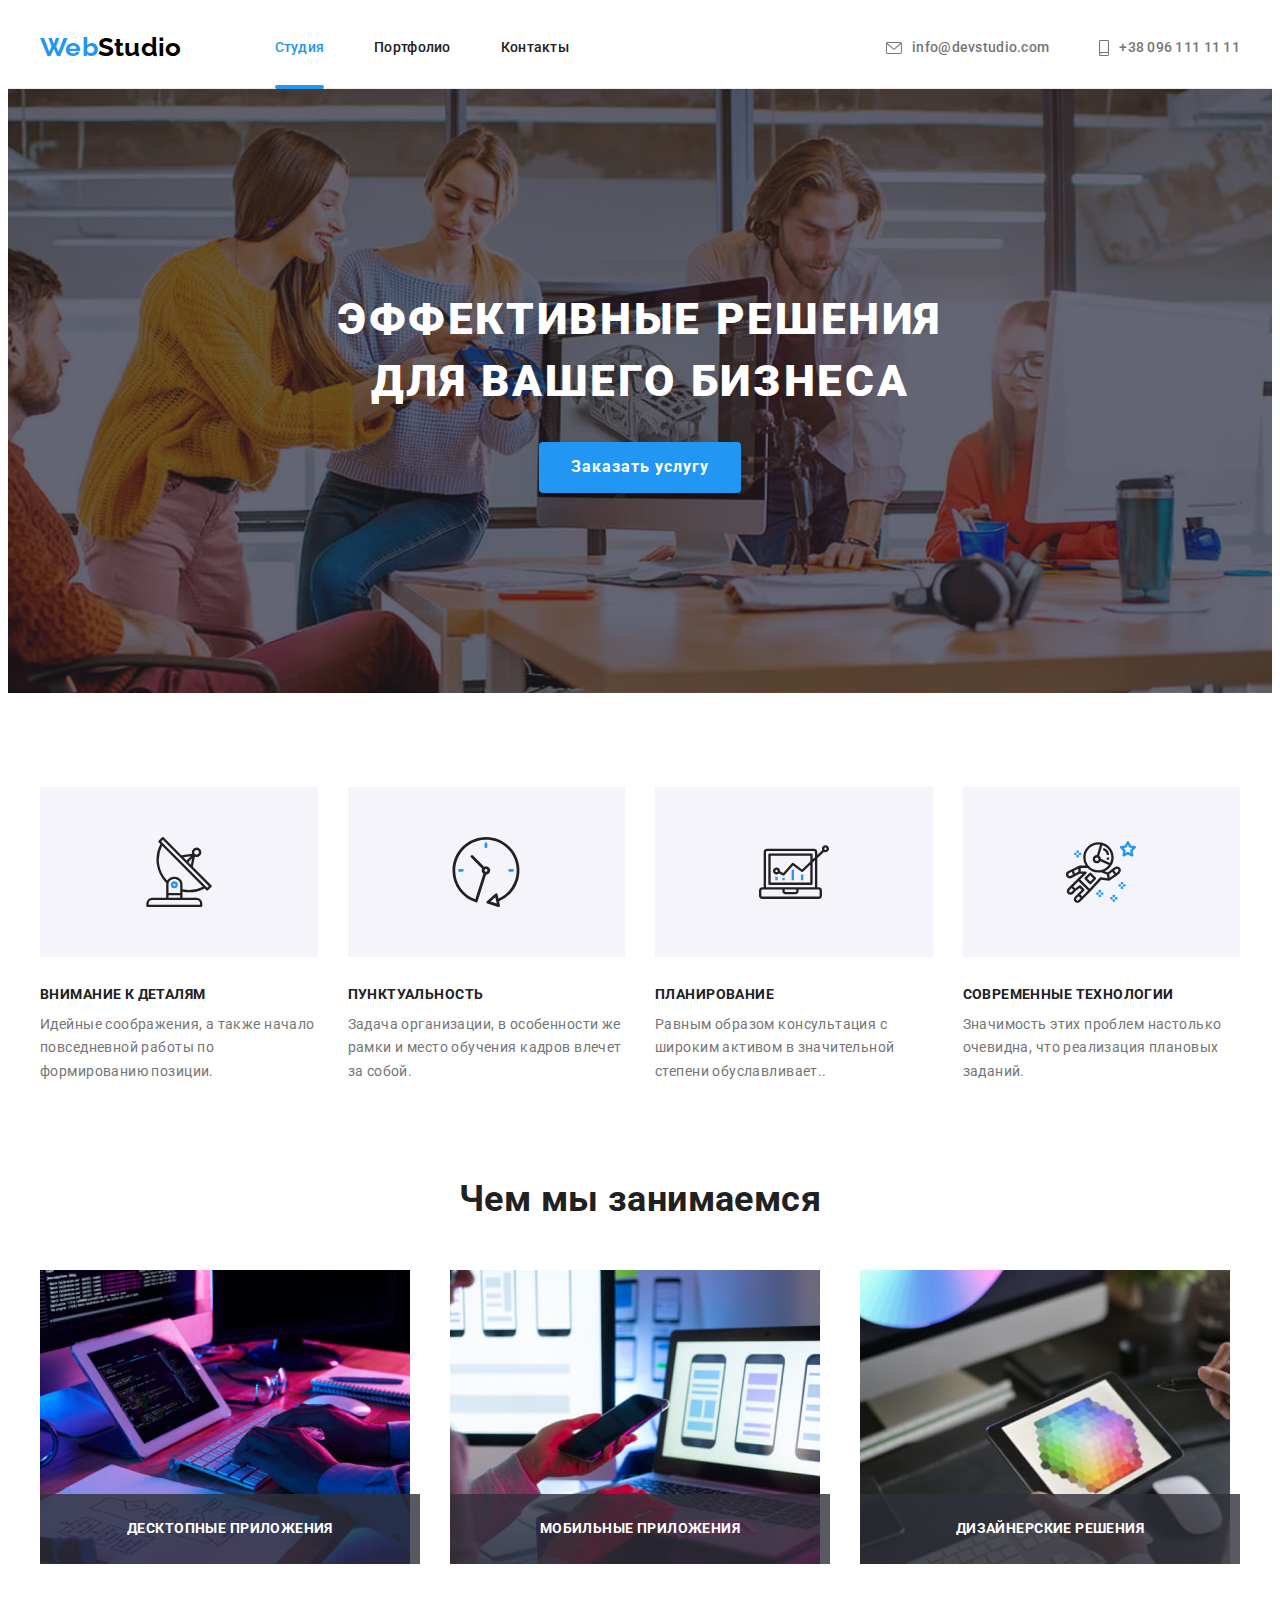
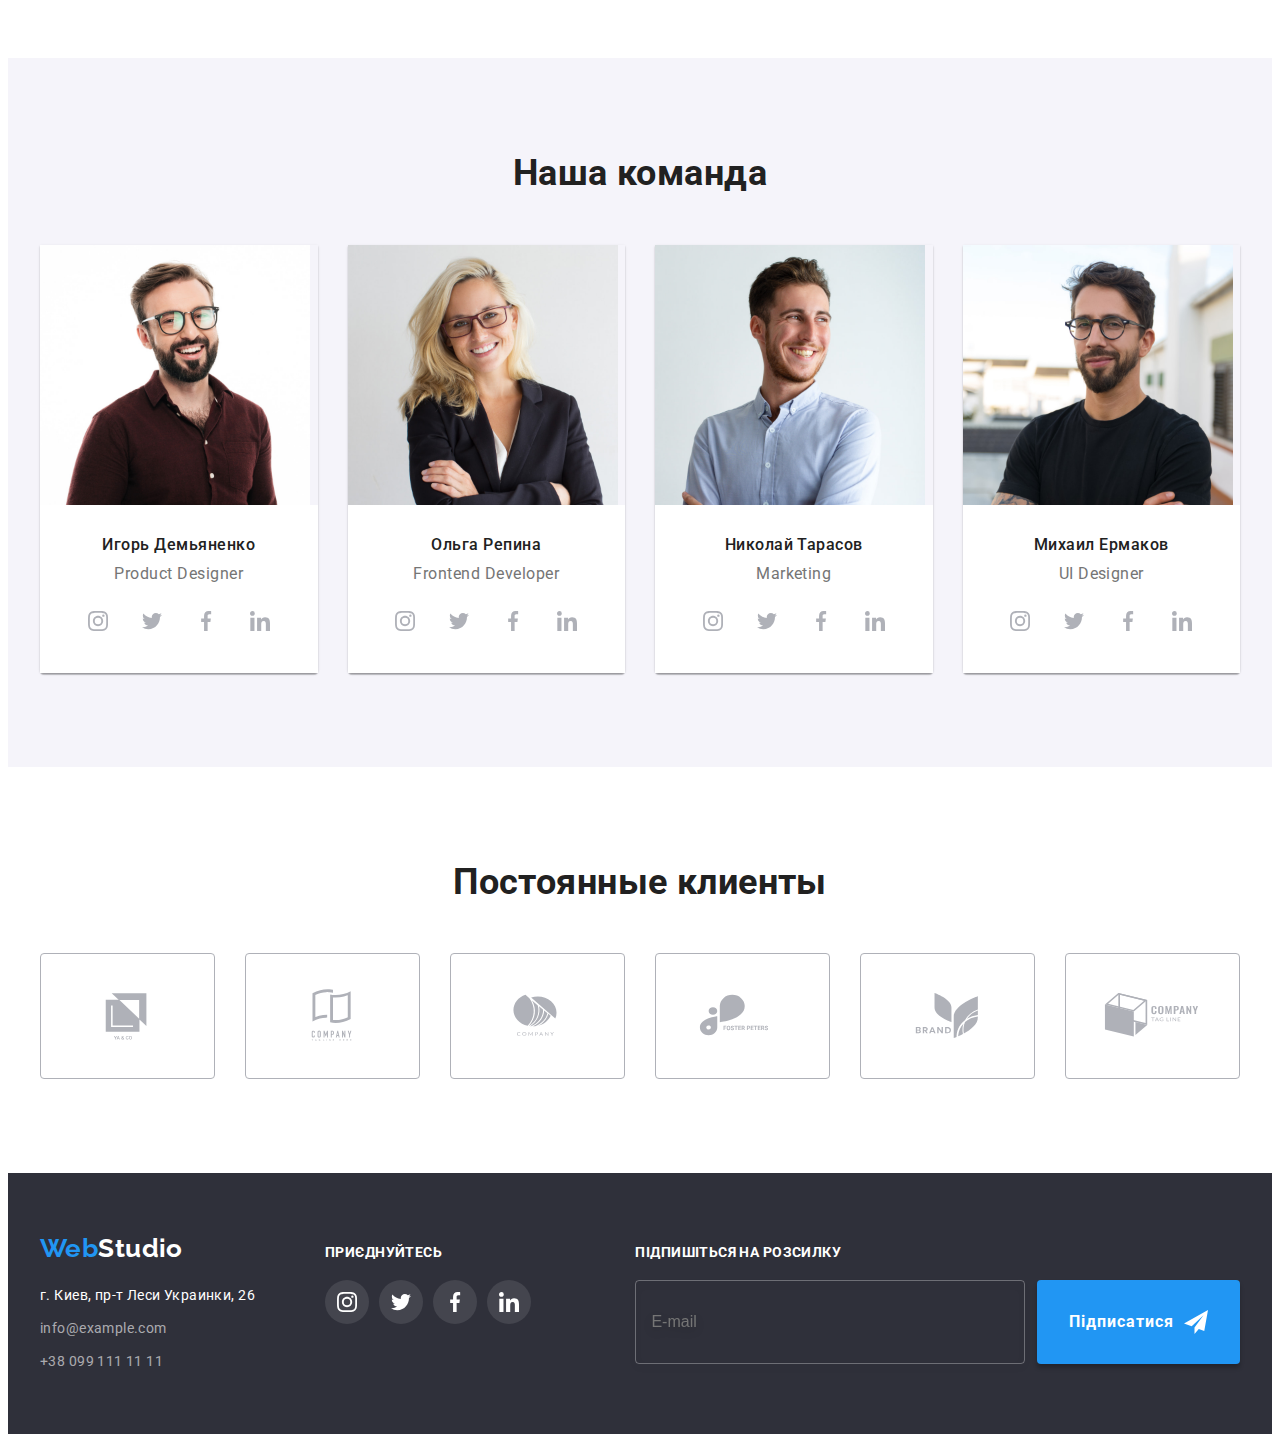
==== index.html @ c39fc813 "commit" ====
<!DOCTYPE html>
<html lang="ru">
<head>
    <meta charset="UTF-8">
    <meta http-equiv="X-UA-Compatible" content="IE=edge">
    <meta name="viewport" content="width=device-width, initial-scale=1.0">
<link href="https://fonts.googleapis.com/css2?family=Raleway:wght@700&family=Roboto:wght@400;500;700;900&display=swap" rel="stylesheet"/>
<link rel="stylesheet" href="https://cdnjs.cloudflare.com/ajax/libs/modern-normalize/1.1.0/modern-normalize.min.css" integrity="sha512-wpPYUAdjBVSE4KJnH1VR1HeZfpl1ub8YT/NKx4PuQ5NmX2tKuGu6U/JRp5y+Y8XG2tV+wKQpNHVUX03MfMFn9Q==" crossorigin="anonymous" referrerpolicy="no-referrer" />
    <link rel="stylesheet" href="css/styles.css"/>
    <title>Веб-студия</title>
</head>
<body data-page>
    <!--шапка сайта-->
    <header class="header">
        <div class="header-container container">
        <nav class="nav">
            <a href="index.html" class="logo">Web<span class="dark-logo">Studio</span></a>
    
            <ul class="nav__list list">
              <li class="nav__item">
                <a href="index.html" class="nav__link active-page link">Студия</a>
              </li>
              <li class="nav__item">
                <a href="portfolio.html" class="nav__link link">Портфолио</a>
              </li>
              <li class="nav__item">
                <a href="" class="nav__link link">Контакты</a>
              </li>
            </ul>
        </nav>
        <!--контакты-->
          <ul class="contact-list list">
                <li>
                  <a href="mailto:info@devstudio.com" class="contact-link link">
                    <svg class="mail-icon icon" width="16px" height="12px">
                        <use href="./images/icons.svg#envelope"></use>
                    </svg>
                    info@devstudio.com</a>
                </li>
                <li>
                  <a href="tel:+380961111111" class="contact-link link">
                    <svg class="tel-icon icon" width="10px" height="16px">
                        <use href="./images/icons.svg#smartphone"></use>
                    </svg>
                    +38 096 111 11 11</a>
                </li>
              </ul>
    </div>
    </header>
    
    <main>
        <!--герой-->
 <section class="hero">
    <div class="container">
    <h1 class="hero-title">
        Эффективные решения для вашего бизнеса</h1>

    <button type="button" class="hero-button" data-modal-open>Заказать услугу</button>



</div >
    </section>


 <!--особенности-->
 <section class="about section">
<div class="container">
    
<h2 class="visually-hidden">Наши особенности</h2>


<ul class="about-list card-set list">
<li class="card-item">
<div class="about-card-icon">
                <svg class="about-icon" width="70px" height="70px">
                  <use href="./images/icons.svg#antenna"></use>
                </svg>
              </div>

    <h3 class="about-title">Внимание к деталям</h3>
    <p class="about text">Идейные соображения, а также начало повседневной работы по формированию позиции.</p>
</li>
<li class="card-item">
<div class="about-card-icon">
                <svg class="about-icon" width="70px" height="70px">
                  <use href="./images/icons.svg#clock"></use>
                </svg>
              </div>

    <h3 class="about-title">Пунктуальность</h3>
    <p class="about text">Задача организации, в особенности же рамки и место обучения кадров влечет за собой.</p>
</li>
<li class="card-item">
<div class="about-card-icon">
                <svg class="about-icon" width="70px" height="70px">
                  <use href="./images/icons.svg#diagram"></use>
                </svg>
              </div>

    <h3 class="about-title">Планирование</h3>
    <p class="about text">Равным образом консультация с широким активом в значительной степени обуславливает..</p>
</li>
<li class="card-item">
<div class="about-card-icon">
                <svg class="about-icon" width="70px" height="70px">
                  <use href="./images/icons.svg#astronaut"></use>
                </svg>
              </div>

    <h3 class="about-title">Современные технологии</h3>
    <p class="about text">Значимость этих проблем настолько очевидна, что реализация плановых заданий.</p>
</li>
</ul>
</div>
</section>

<!-- Чем занимаемся-->
<section class="we-do section">
    <div class="container">
<h2 class="section-title">Чем мы занимаемся</h2>

<ul class="we-do-list card-set list">
    <li class="card-item we-do-item">
      <div class="we-do-text">
        <p class="we-do-title">Десктопные приложения</p>
      </div>
        <img src="./images/images1.jpg"
        width="370" 
        height="294" 
        alt="набираем код с макета"/>
    </li>
    <li class="card-item we-do-item">
      <div class="we-do-text">
        <p class="we-do-title">мобильные приложения</p>
      </div>
        <img src="./images/images2.jpg"
        width="370"
        height="294"
         alt="создаем страницу"/>
    </li>
<li class="card-item we-do-item">
  <div class="we-do-text">
    <p class="we-do-title">дизайнерские решения</p>
  </div>
        <img src="./images/images3.jpg" 
        width="370"
        height="294"
         alt="создаем дизайн"/>
    </li>
</ul>
</div>
</section>
 
<!--Наша команда-->

<section class="team section">
    <div class="container">
<h2 class="section-title">Наша команда</h2>
<ul class="team-list card-set list">
    <li class="team-item card-item">
        <img src="./images/Designer.jpg" 
        alt="Дизайнер продукта" 
        width="270"
        height="260">

        <div class="team-content">
        <h3 class="team-title">Игорь Демьяненко</h3>
        <p class="team-specialist">Product Designer</p>
        
    
            <ul class="list social-list">
              <li class="social-item">
                <a href="javascript:;" target="_blank" class="link social-link-icon">
                  <svg class="social-icon" width="20px" height="20px">
                    <use href="./images/icons.svg#instagram"></use>
                  </svg>
                </a>
              </li>

              <li class="social-item">
                <a href="javascript:;" target="_blank" class="link social-link-icon">
                  <svg class="social-icon" width="20px" height="20px">
                    <use href="./images/icons.svg#twitter"></use>
                  </svg>
                </a>
              </li>

              <li class="social-item">
                <a href="javascript:;" target="_blank" class="link social-link-icon">
                  <svg class="social-icon" width="20px" height="20px">
                    <use href="./images/icons.svg#facebook"></use>
                  </svg>
                </a>
              </li>

              <li class="social-item">
                <a href="javascript:;" target="_blank" class="link social-link-icon">
                  <svg class="social-icon" width="20px" height="20px">
                    <use href="./images/icons.svg#linkedin"></use>
                  </svg>
                </a>
              </li>
            </ul>
          </div>
        </li>
    
    
<li class="team-item card-item">
        <img src="./images/Developer.jpg" 
        alt="Фронтенд-разработчик" 
        width="270"
        height="260">
        <div class="team-content">
        <h3 class="team-title">Ольга Репина</h3>
        <p class="team-specialist">Frontend Developer</p>
        

        
            <ul class="list social-list">
              <li class="social-item">
                <a href="javascript:;" target="_blank" class="link social-link-icon">
                  <svg class="social-icon" width="20px" height="20px">
                    <use href="./images/icons.svg#instagram"></use>
                  </svg>
                </a>
              </li>

              <li class="social-item">
                <a href="javascript:;" target="_blank" class="link social-link-icon">
                  <svg class="social-icon" width="20px" height="20px">
                    <use href="./images/icons.svg#twitter"></use>
                  </svg>
                </a>
              </li>

              <li class="social-item">
                <a href="javascript:;" target="_blank" class="link social-link-icon">
                  <svg class="social-icon" width="20px" height="20px">
                    <use href="./images/icons.svg#facebook"></use>
                  </svg>
                </a>
              </li>

              <li class="social-item">
                <a href="javascript:;" target="_blank" class="link social-link-icon">
                  <svg class="social-icon" width="20px" height="20px">
                    <use href="./images/icons.svg#linkedin"></use>
                  </svg>
                </a>
              </li>
            </ul>
          </div>
    </li>
<li class="team-item card-item">
    <img src="./images/Marketing.jpg"
    alt="Маркетинг" width="270"
    height="260">
<div class="team-content">
    <h3 class="team-title">Николай Тарасов</h3>
    <p class="team-specialist">Marketing</p>



    <ul class="list social-list">
      <li class="social-item">
        <a href="javascript:;" target="_blank" class="link social-link-icon">
          <svg class="social-icon" width="20px" height="20px">
            <use href="./images/icons.svg#instagram"></use>
          </svg>
        </a>
      </li>

      <li class="social-item">
        <a href="javascript:;" target="_blank" class="link social-link-icon">
          <svg class="social-icon" width="20px" height="20px">
            <use href="./images/icons.svg#twitter"></use>
          </svg>
        </a>
      </li>

      <li class="social-item">
        <a href="javascript:;" target="_blank" class="link social-link-icon">
          <svg class="social-icon" width="20px" height="20px">
            <use href="./images/icons.svg#facebook"></use>
          </svg>
        </a>
      </li>

      <li class="social-item">
        <a href="javascript:;" target="_blank" class="link social-link-icon">
          <svg class="social-icon" width="20px" height="20px">
            <use href="./images/icons.svg#linkedin"></use>
          </svg>
        </a>
      </li>
    </ul>
  </div>
</li>
    <li class="team-item card-item">
        <img src="./images/UIDesigner.jpg"
        alt="Дизайнер пользовательского интерфейса"
         width="270"
        height="260">
<div class="team-content">
        <h3 class="team-title">Михаил Ермаков</h3>
        <p class="team-specialist">UI Designer</p>



    <ul class="list social-list">
      <li class="social-item">
        <a href="javascript:;" target="_blank" class="link social-link-icon">
          <svg class="social-icon" width="20px" height="20px">
            <use href="./images/icons.svg#instagram"></use>
          </svg>
        </a>
      </li>

      <li class="social-item">
        <a href="javascript:;" target="_blank" class="link social-link-icon">
          <svg class="social-icon" width="20px" height="20px">
            <use href="./images/icons.svg#twitter"></use>
          </svg>
        </a>
      </li>

      <li class="social-item">
        <a href="javascript:;" target="_blank" class="link social-link-icon">
          <svg class="social-icon" width="20px" height="20px">
            <use href="./images/icons.svg#facebook"></use>
          </svg>
        </a>
      </li>

      <li class="social-item">
        <a href="javascript:;" target="_blank" class="link social-link-icon">
          <svg class="social-icon" width="20px" height="20px">
            <use href="./images/icons.svg#linkedin"></use>
          </svg>
        </a>
      </li>
    </ul>
  </div>
    </li>
</ul>
</div>
</section>

<!--Постоянные клиенты-->
<section class="section clients-section">
    <div class="container clients-container">
        <h2 class="section-title">Постоянные клиенты</h2>

<ul class="list card-set clients-list">
    <li class="clients-item card-item">
        <a href="" class="link clients-link">
        <svg class="clients-icon" width="106" height="60">
            <use href="./images/icons.svg#logo"></use>
        </svg>
    </a>
</li>
<li class="clients-item card-item">
    <a href="" class="link clients-link">
    <svg class="clients-icon" width="106" height="60">
        <use href="./images/icons.svg#logo-1"></use>
    </svg>
</a>
</li>
<li class="clients-item card-item">
    <a href="" class="link clients-link">
    <svg class="clients-icon" width="106" height="60">
        <use href="./images/icons.svg#logo-2"></use>
    </svg>
</a>
</li>
<li class="clients-item card-item">
    <a href="" class="link clients-link">
    <svg class="clients-icon" width="106px" height="60">
        <use href="./images/icons.svg#logo-3"></use>
    </svg>
</a>
</li>
<li class="clients-item card-item">
    <a href="" class="link clients-link">
    <svg class="clients-icon" width="106" height="60">
        <use href="./images/icons.svg#logo-4"></use>
    </svg>
</a>
</li>
<li class="clients-item card-item">
    <a href="" class="link clients-link">
    <svg class="clients-icon" width="106" height="60">
        <use href="./images/icons.svg#logo-5"></use>
    </svg>
</a>
</li>
</ul>
</div>
</section>
</main>


    <!--подвал-->
     <footer class="footer">
<div class="container">
    <div class="footer-container">
        <div class="footer-address">
        <a href="index.html" class="logo">Web<span class="white">Studio</span></a>
        <address class="address">
            <ul class="list address-list">
                <li>
                    <a
                    href="https://goo.gl/maps/N5DiG7p4qbo636EXA"
                    target="_blank"
                    rel="noreferrer noopener"
                    class="link street">г. Киев, пр-т Леси Украинки, 26
                  </a>
                </li>
                <li><a href="mailto:info@example.com" class="link address-link">info@example.com</a>
                <li>
                    <a href="tel:+380991111111" class="link address-link">+38 099 111 11 11</a>
                </li>
            </ul>
        </address>
    </div>

    <div class="footer-social">
        <h3 class="subscribe-title">приєднуйтесь</h3>

        <ul class="list social-list">
          <li class="social-item">
            <a href="javascript:;" target="_blank" class="link social-link-icon">
              <svg class="social-icon" width="20px" height="20px">
                <use href="./images/icons.svg#instagram"></use>
              </svg>
            </a>
          </li>

          <li class="social-item">
            <a href="javascript:;" target="_blank" class="link social-link-icon">
              <svg class="social-icon" width="20px" height="20px">
                <use href="./images/icons.svg#twitter"></use>
              </svg>
            </a>
          </li>

          <li class="social-item">
            <a href="javascript:;" target="_blank" class="link social-link-icon">
              <svg class="social-icon" width="20px" height="20px">
                <use href="./images/icons.svg#facebook"></use>
              </svg>
            </a>
          </li>

          <li class="social-item">
            <a href="javascript:;" target="_blank" class="link social-link-icon">
              <svg class="social-icon" width="20px" height="20px">
                <use href="./images/icons.svg#linkedin"></use>
              </svg>
            </a>
          </li>
        </ul>
      </div>

      <div class="footer-submit">
        <p class="subscribe-title">Підпишіться на розсилку</p>
<form class="footer-submit-form">
          <input
            class="footer-submit-input"
            type="email"
            name="email"
            id="email-footer"
            placeholder="E-mail"
            required
          />
<button type="submit" class="hero-button">
              <span class="span-subscribe">Підписатися</span>
              <svg class="social-icon" width="24px" height="24px">
                <use href="./images/icons.svg#icon-footer-send"></use>
              </svg>
            </button>
        </form>
      </div>

    </div>
</div>


</footer>

<div class="backdrop is-hidden" data-modal>
  <div class="modal">
    <button type="submit" data-modal-close class="close-btn">
      <svg class="modal-btn-icon" width="18px" height="18px">
        <use href="./images/icons.svg#icon-iconx"></use>
      </svg>
    </button>

<p class="register-form-title">Залиште свої дані, ми вам передзвонимо</p>
    <form class="register-form">
   <label for="name" class="form-label">
    <span class="form-text">Ім'я</span>
    <span class="form-fild">
    <input class="form-input" type="text" name="name" id="name" required/>
          <svg class="form-icon" width="18" height="18"> 
            <use href="./images/icons.svg#icon-person-black"></use>
          </svg>
          </span>
 </label>
<label for="user-phone" class="form-label">
            <span class="form-text">Телефон</span> 
            <span class="form-fild">
          <input class="form-input" type="text" name="phone" id="user-phone" required/>
            <svg class="form-icon" width="18" height="18"> 
              <use href="./images/icons.svg#icon-phone-modal"></use>
            </svg>
          </span>
         </label>
<label for="user-email" class="form-label" >
              <span class="form-text">Пошта</span> 
              <span class="form-fild">
            <input class="form-input" type="text" name="email" id="user-email" required/>
              <svg class="form-icon" width="18" height="18"> 
                <use href="./images/icons.svg#icon-email-black"></use>
              </svg>
            </span>
</label>
<label for="comment" class="form-label test">
  <span class="form-text">Коментар</span>
  <span class="form-fild-comment">
<textarea
  class="call-back-comment"
  name="comment"
  id="comment"
  rows="8"
  placeholder="Введіть текст"
></textarea>
  </span>
</label>
           <label class="register-form-agreement">
                <input class="register-checkbox visuaaly-hidden" type="checkbox" name="agreement" />
                <svg class="register-icon" width="16" height="15">
                  <use class="register-icon-uncheck" href="./images/icons.svg#icon-vector"></use>
                  <use class="register-icon-check" href="./images/icons.svg#icon-icon-check"></use>
                </svg>
                <span class="register-form-agreement-text">
                  Погоджуюся з розсилкою та приймаю <a class="register-form-agreement-link" href="">Умови договору</a></span>
              </label>


              <button type="submit" class="hero-button">Відправити</button>
    </form>
  </div>
</div>

<!--скрипт модaльного окна-->
<script src="./js/modal.js"></script>

</body>
</html>
---- css/styles.css ----
/* цвет фона наша команда #2F303A; */
/*цвет текста в боди #757575; */
/*хедер лого Web голубой #2196F3; */
/* хедер лого Web черный #000000; */
/* цвет в нав,портфолио,и внимание к деталям #212121; */
/* цвет контактов в навигации #757575; */
/* белый цвет #FFFFFF; */
/*фон героя #2F303A; */
/*кнопка в  #F5F4FA; */

:root {
  --background-dark-grey: #2f303a;
  --grey-color: #757575;
  --blue-logo-color: #2196f3;
  --dark-logo-color: #000000;
  --white-color: #ffffff;
  --current-color: #212121;
  --footer-primary-color: rgba(255, 255, 255, 0.6);
  --light-gray-backg: #f5f4fa;
  --card-set-gap: 30px; 
  --button-shadow: rgba(0, 0, 0, 0.25);
  --grey-edging: rgba(238, 238, 238, 1);
--card-item: 4;
--grey-card-content:#EEEEEE;
--team-btm: rgba(0, 0, 0, 0.12);
  --team-bl: rgba(0, 0, 0, 0.14);
  --team-br: rgba(0, 0, 0, 0.2);
  --color-border-header: #ECECEC;
  --hero-shadow: rgba(47, 48, 58, 0.4);
  --social-icon: rgba(175, 177, 184, 1);
  --footer-icon: rgba(255, 255, 255, 0.1);
  --bgcolor-wdtext: rgba(47, 48, 58, 0.8);
  --modal-background: rgba(0, 0, 0, 0.2);
  --cubic-bezier: cubic-bezier(0.4, 0, 0.2, 1);
--duration: 250ms;
--borderinput: rgba(33, 33, 33, 0.2);
--blue-dark: #188CE8;
}



body {
  color: var(--grey-color);
  font-family: 'Roboto', sans-serif;
  font-style: normal;
  font-size: 14px;
  letter-spacing: 0.03em;
  line-height: 1.71;
  
  }

  .no-scroll {
    overflow: hidden;
  }

h1,
h2,
h3,
h4,
p {
  margin: 0;
}
ul,
ol {
  padding: 0;
  margin: 0;
}
img {
    display: block;
    max-width: 100%;
    height: auto;
  }
  .link {
    text-decoration: none;
    color: currentColor; 
}

.active-page {
  position: relative;
    color: var(--blue-logo-color);
}
.list {
    list-style: none;
}
.container {
    width: 1200px;
    padding-left: 15px;
    padding-right: 15px;
    margin-left: auto;
    margin-right: auto;
  }
  .visuaaly-hidden {
    position: absolute;
    white-space: nowrap;
    width: 1px;
    height: 1px;
    overflow: hidden;
    border: 0;
    padding: 0;
    clip: rect(0 0 0 0);
    clip-path: inset(50%);
    margin: -1px;
  }

p {
  font-weight: 400;
  letter-spacing: 0.03em;
}
/* header */

.header {
  font-weight: 500;
  line-height: 1.14;
  letter-spacing: 0.02em;
border-bottom: 1px solid 
var(--color-border-header);
}

.header-container {
    display: flex;
    align-items: center;
  }

  .header-contact .link:hover,
.header-contact .link:focus {
    color: var(--blue-logo-color);
}

/* logo */

.logo {
  color: var(--blue-logo-color);
  font-family: 'Raleway',cursive;
  font-weight: 700;
  font-size: 26px;
  line-height: 1.2;
  text-decoration: none;
  display: flex;
}

.header .logo {
  margin-right: 93px;
}

.dark-logo {
  color: var(--dark-logo-color);
}

.white {
    color: var(--white-color);
}
.header .logo {
    margin-right: 93px;
 }

.section {
    padding-top: 94px;
    padding-bottom: 94px;
}
   
/* navigation */

.nav {
    display: flex;
    align-items: center;
    color: var(--current-color);
}
.nav__list {
    display: flex;
    align-items: center;
    gap: 50px;
    }
    .nav__item {
      position: relative;
    }

.nav__link,
.contact-link {
    display: flex;
  align-items: center;
    padding-top: 32px;
    padding-bottom: 32px;
    transition: color var(--duration) var(--cubic-bezier);
}


.nav__link.active-page::after {
  position: absolute;
	bottom: -1px;
	left: 0;
	content: "";
	width: 100%;
	height: 4px;
	border-radius: 2px;
  background-color: var(--blue-logo-color);
  }

.nav__link.list {
    color: var(--current-color);
}

.nav__link .link:hover,
.nav__link .link:focus {
    color: var(--blue-logo-color);
}
.contact-list {
    display: flex;
    align-items: center;
    gap: 50px;
    margin-left: auto;
  }

.icon {
  fill: currentColor;
  margin-right: 10px;
  }

.contact-link:hover,
.contact-link:focus,
.nav__link:hover,
.nav__link:focus
 {
  color: var(--blue-logo-color);
}

/* hero */

.hero {
  max-width: 1600px;
  margin-left: auto;
  margin-right: auto;


    display: flex;
    background-color: var(--background-dark-grey);
    padding-top: 200px;
    padding-bottom: 200px;
    text-align: center;

    background-image: linear-gradient(to right, var(--hero-shadow), var(--hero-shadow)),
     url(../images/header-photo.jpg);
    background-repeat: no-repeat;
    background-position: center;
    background-size: cover;
}



.hero-title {
    color: var(--white-color);
    font-weight: 900;
    font-size: 44px;
    text-transform: uppercase;
    line-height: 1.4;
    text-align: center;
    letter-spacing: 0.06em;
    max-width: 696px;
    margin-left: auto;
    margin-right: auto;
    margin-bottom: 30px;
}

.hero-button {
  min-width: 200px;
  display: flex;
  justify-content: center;
    align-items: center;
  margin: 0 auto;
  cursor: pointer;
  color: var(--white-color);
  background-color: var(--blue-logo-color);
  font-family: inherit;
  font-weight: 700;
  font-size: 16px;
  line-height: 1.9;
  letter-spacing: 0.06em;
  border-radius: 4px;
  box-shadow: 0px 4px 4px 0px var(--button-shadow);
  border: none;
  padding: 10px 32px;
  transition-property: color, background-color;
  transition-duration: var(--duration);
transition-timing-function: var(--cubic-bezier);
}
.hero-button:hover,
.hero-button:focus {
  background-color: var(--blue-dark);
}

/* Button */
.select-button {
    cursor: pointer;
    font-family: inherit;
    background-color: var(--light-gray-backg);
    color: var(--current-color);
    border: none;
    font-weight: 500;
    font-size: 16px;
    line-height: 1.6;
    border-radius: 4px;
padding: 6px 22px;
transition-property: color, background-color, box-shadow;
transition-duration: var(--duration);
transition-timing-function: var(--cubic-bezier);
}

.select-button:hover,
.select-button:focus {
  background-color: var(--blue-logo-color);
  color: var(--white-color);
}

/* Контент и заголовки */
.card-set {
display: flex;
flex-wrap: wrap;

margin-top: calc(-1 * var(--card-set-gap));
margin-left: calc(-1 * var(--card-set-gap));
}


.about-card-icon {
  background-color: rgba(245, 244, 250, 1);
  margin-bottom: 30px;
  height: 120px;
  border: none;
  padding: 25px;
  display: flex;
  align-items: center;
  justify-content: center;
  }


.about-title {
    font-weight: 700;
    font-size: 14px;
    line-height: 1.14;
    text-transform: uppercase;
    color: var(--current-color);
    margin-bottom: 10px;
    
}
.about-text {
    font-weight: 400;
    letter-spacing: 0.03em;
    line-height: 1.7;
    
  }

  /* картинки и текст */

.section-title {
    font-weight: 700;
    font-size: 36px;
    line-height: 1.17;
    text-align: center;
    color: var(--current-color);
    margin-bottom: 50px;   
}

.we-do {
padding-top: 0;

}
.we-do-list {
  --card-item: 3;
}

.we-do-item {
  position: relative;
}
.we-do-text {
  position: absolute;
  z-index: 1;
  bottom: 0;
  left: 0;
  right: 0;
  display: flex;
  align-items: center;
  justify-content: center;
  height: 70px;
  padding-right: 24px;
  padding-left: 24px;
  background-color: var(--bgcolor-wdtext);
}
.we-do-title {
  line-height: 1.14;
  font-weight: 700;
  text-align: center;
  text-transform: uppercase;
  color: var(--white-color);
}


.team {
    background-color: var(--light-gray-backg);
}

.team-item {
  box-shadow: 0px 1px 3px var(--team-btm), 0px 1px 1px var(--team-bl), 0px 2px 1px var(--team-br);
border-radius: 0px 0px 4px 4px;
   }


.team-specialist,
.team-title {
  font-size: 16px;
  line-height: 1.2;
  text-align: center;
}
.team-specialist {
  margin-bottom: 16px;
  }

.team-title {
    font-weight: 500;
    letter-spacing: 0.03em;
    color: var(--current-color);
    margin-bottom: 10px;
  }

.team-content {
    align-items: center;
    background-color: var(--white-color);

    padding: 30px ;
   
}

/* контент портфолио */
.portfolio-link {
  display: flex;
  flex-direction: column;
  transition-property: box-shadow;
  transition-duration: var(--duration);
transition-timing-function: var(--cubic-bezier);
}

.portfolio-link:hover,
.portfolio-link:focus{
  box-shadow: 0px 1px 1px rgba(0, 0, 0, 0.12), 
  0px 4px 4px rgba(0, 0, 0, 0.06), 1px 4px 6px rgba(0, 0, 0, 0.16);

}

.card-text {
font-size: 16px;
line-height: 1.88;
}
.card-heading {
  font-style: normal;
font-weight: 700;
font-size: 18px;
line-height: 2;
letter-spacing: 0.06em;
color: var(--current-color);
margin-bottom: 4px;
}

.portfolio-list {
  --card-item: 3;
}
.card-content {
  padding: 20px 24px;
  border: 1px solid var(--grey-card-content);
  border-top: none;
  
}

.card-item {
    flex-basis: calc(100% / var(--card-item) - var(--card-set-gap));
    margin-left: var(--card-set-gap);
    margin-top: var(--card-set-gap);
    }
/* Всплывающее окно */

  .portfolio-background {
    position: relative;
   overflow: hidden;
   transition-duration: 250ms;
   transition-timing-function: var(--cubic-bezier);
}

    .overlay {
      position: absolute;
      top: 0;
      left: 0;
      display: flex;
      align-items: center;
      justify-content: center;
      width: 100%;
      height: 100%;
      line-height: 1.6;
      font-size: 18px;
      color: var(--white-color);
      padding: 63px 24px;
      transform: translateY(100%);
      background-color:rgba(33, 150, 243, 0.9);
      transition: transform 500ms ease-in-out
       /*backdrop-filter: blur(3px);*/
    }

    
  .portfolio-link:hover .overlay,
  .portfolio-link:focus .overlay {
    transform: translateY(0%);
  }


/* кнопки портфолио */
.select-list {
  display: flex;
  justify-content: center;
  gap: 8px;
  margin-bottom: 50px;

}

.list.select-list {
  margin-bottom: 50px;
}

.select-button:hover,
.select-button:focus {
  background-color: var(--blue-logo-color);
  color: var(--white-color);
  box-shadow: 0px 3px 1px rgba(0, 0, 0, 0.1), 0px 1px 2px rgba(0, 0, 0, 0.08), 0px 2px 2px rgba(0, 0, 0, 0.12);

}


/* футер */
.footer {
  padding-top: 60px;
  padding-bottom: 60px;
    background-color: var(--background-dark-grey);
}

.footer-container {
  display: flex;
  align-items: baseline;
   gap: 70px;
}


.footer .logo {
    margin-bottom: 20px;
   }

.address {
    font-style: inherit;
}

.address-list {
  display: flex; 
  gap: 9px;
  flex-direction: column;
}
.address .link {
  transition-property: color;
transition-duration: var(--duration);
transition-timing-function: var(--cubic-bezier);
}

.address-link {
    color: var(--footer-primary-color);
}

.street {
    color: var(--white-color);
    
}
.address .link:hover,
.address .link:focus{
    color: var(--blue-logo-color);
}

/* скрытый заголовок */

.visually-hidden {
    position: absolute;
    white-space: nowrap;
    width: 1px;
    height: 1px;
    overflow: hidden;
    border: 0;
    padding: 0;
    clip: rect(0 0 0 0);
    clip-path: inset(100%);
    margin: -1px;
  }

/*иконки соцсети*/
  
  .social-list {
    display: flex;
    align-items: center;
    justify-content: center;
    gap: 10px;

  }
  
  .social-link-icon {
    display: flex;
    justify-content: center;
    align-items: center;
    border-radius: 50%;
    background-color: var(--footer-icon);
    width: 44px;
    height: 44px;
    transition-property: background-color;
    transition-duration: var(--duration);
    transition-timing-function: var(--cubic-bezier);
  }

  .footer
  .social-icon {
    fill: var(--white-color);
    
  }
  
  .social-icon {
    fill: var(--social-icon);
    transition-property: fill;
    transition-duration: var(--duration);
    transition-timing-function: var(--cubic-bezier);
  }
  
  .social-link-icon:hover .social-icon,
.social-link-icon:focus .social-icon {
  fill: var(--white-color);
}
.social-link-icon:hover,
.social-link-icon:focus {
  background-color: var(--blue-logo-color);
}

  /*постоянные клиенты*/  
  
  .clients-list {
    --card-item: 6;
  }
  
  .clients-link {
    cursor: pointer;
    display: flex;
    justify-content: center;
    align-items: center;
    height: 92px;
    padding: 16px;
    border: 1px solid var(--social-icon);
    fill: var(--social-icon);
    border-radius: 4px;
    transition-property: border, fill;
transition-duration: var(--duration);
transition-timing-function: var(--cubic-bezier);
  }
  .clients-link:hover,
.clients-link:focus {
  border: 1px solid var(--blue-logo-color);
  fill: var(--blue-logo-color);
}

/*футер иконки*/
.footer-submit {
  margin-left: auto;
}
.footer-social-title {
  font-style: normal;
  font-weight: 700;
  font-size: 14px;
  line-height: 1.14;
  letter-spacing: 0.03em;
  text-transform: uppercase;
  color: var(--white-color);
  margin-bottom: 20px;
}

.footer.social-link-icon {
  fill: var(--white-color);
}
/*футер форма*/
.footer-submit-form {
  display: flex;
}

.footer-submit-form input {
  width: 358px;
  height: 50px;
margin-right: 12px;
  padding: 16px 15px;
font-size: 16px;
  background-color: transparent;
  border: 1px solid rgba(255, 255, 255, 0.3);
  filter: drop-shadow(0px 4px 4px rgba(0, 0, 0, 0.15));
  border-radius: 4px;
  color: var(--white-color);
}

.subscribe-title {
  font-style: normal;
  font-weight: 700;
  font-size: 14px;
  line-height: 16px;
  letter-spacing: 0.03em;
  text-transform: uppercase;
  color: var(--white-color);
  margin-bottom: 20px;
}

.button-submit {
  background: var(--blue-logo-color);
  box-shadow: 0px 4px 4px ;
  border-radius: 4px;
  border: none;
}

.span-subscribe {
  margin-right: 10px;
}

/*модельное окно*/
.backdrop {
  position: fixed;
  top: 0;
  left: 0;
  z-index: 1000;
  display: flex;
  align-items: center;
  justify-content: center;
width: 100%;
   height: 100%;
   background-color: var(--modal-background);
   
   opacity: 1;
   visibility: visible;
   pointer-events: initial;
   transition: opacity 500ms ease-out, visibility 500ms ease-out;
}

.modal {
  position: relative;
  width: 528px;
  height: 581px;
padding: 40px;
background-color: var(--white-color);
box-shadow: 0px 1px 3px rgba(0, 0, 0, 0.12),
 0px 1px 1px rgba(0, 0, 0, 0.14), 0px 2px 1px rgba(0, 0, 0, 0.2);
border-radius: 4px;
transition: transform 500ms ease-out;
}
.backdrop.is-hidden .modal {
  transform: scale(0);
}

.close-btn {
  position: absolute;
  top: 8px;
  right: 8px;
display: flex;
justify-content: center;
align-items: center;
  width: 30px;
height: 30px;
padding: 0;
border-radius: 50%;
  border: 1px solid rgba(0, 0, 0, 0.1);
  background-color: transparent;
cursor: pointer;
}
.backdrop.is-hidden {
opacity: 0;
visibility: hidden;
pointer-events: none;
}
/*разметка модального окна*/
.register-form-title {
  font-weight: 700;
    line-height: 1.15;
    text-align: center;
    color: var(--current-color);
    margin-bottom: 12px;
    font-size: 20px;
}


.form-label {
  font-size: 12px;
  line-height: calc(14 / 12);
  letter-spacing: 0.01em;
  color: var(--grey-color);
  flex-direction: column;
  gap: 4px;
  margin-bottom:10px;
  display: flex;
}

.form-fild {
  position: relative;
}

.form-input {
 height: 40px;
  width: 100%;
  padding-left: 42px;
  border-radius: 4px;
  border: 1px solid var(--borderinput);
  outline: none;
  cursor: pointer;
  transition-property:border; 
  transition-duration: 250ms;
  transition-timing-function: var(--cubic-bezier);
}
.form-input:hover, 
.form-input:focus {
  border: 1px solid var(--blue-logo-color);
}
.form-input:hover + .form-icon, 
.form-input:focus + .form-icon {
  fill: var(--blue-logo-color);
}

.form-fild:hover input,
.form-fild:focus input{
   border: 1px solid var(--blue-logo-color);
}

.form-fild:focus-within .form-icon, 
.form-fild:hover .form-icon {
  fill: #2196f3;
}
.form-icon {
  position: absolute;
  top: 50%;
    left: 16px;
    transform: translateY(-50%);
    transition: fill var(--duration) var(--cubic-bezier);
}
.test {
  margin-bottom: 20px;
}
.form-fild-comment textarea {
  resize: none;
  width: 100%;
  height: 120px;
  border: 1px solid var(--borderinput);
  border-radius: 4px;
}

.form-fild-comment {
  display: flex;
  flex-direction: column;
  text-align: left;
  transition-property: border;
  transition-duration: 250ms;
  transition-timing-function: var(--cubic-bezier);
}

.form-fild-comment:focus .call-back-comment,
.form-fild-comment:hover .call-back-comment{
  border: 1px solid var(--blue-logo-color);

}

.call-back-comment {
  
    padding: 12px 16px;
}
.form-fild-comment textarea::placeholder {
  font-style: normal;
  font-weight: 400;
  font-size: 12px;
  line-height: 1.16;
  letter-spacing: 0.01em;
  color: rgba(117, 117, 117, 0.5);
}
/*регистрация*/

.register-form-agreement {
  display: flex;
  align-items: center;
  justify-content: center;
  gap: 8px;
  margin-bottom: 30px;
  cursor: pointer;
}
.register-checkbox:checked + 
.register-icon .register-icon-uncheck {
  opacity: 1;
  transition: opacity 500ms ease-out, 
  visibility 500ms ease-out;
}
.register-icon-uncheck {
  transition: fill var(--duration) var(--cubic-bezier);
}

.register-icon-check {
opacity: 0;
visibility: hidden;
  transition: opacity 500ms ease-out, visibility 500ms ease-out;
}


.register-checkbox:checked + .register-icon .register-icon-check {
  opacity: 1;
  visibility: visible;
}
.register-checkbox:hover + 
.register-icon .register-icon-uncheck,
.register-checkbox:focus + 
.register-icon .register-icon-uncheck {
fill: var(--blue-logo-color);
}

.close-btn:hover .modal-btn-icon,
.close-btn:focus .modal-btn-icon {
  fill: var(--blue-logo-color);
}
.register-form-agreement-link {
  color: var(--blue-logo-color);
}
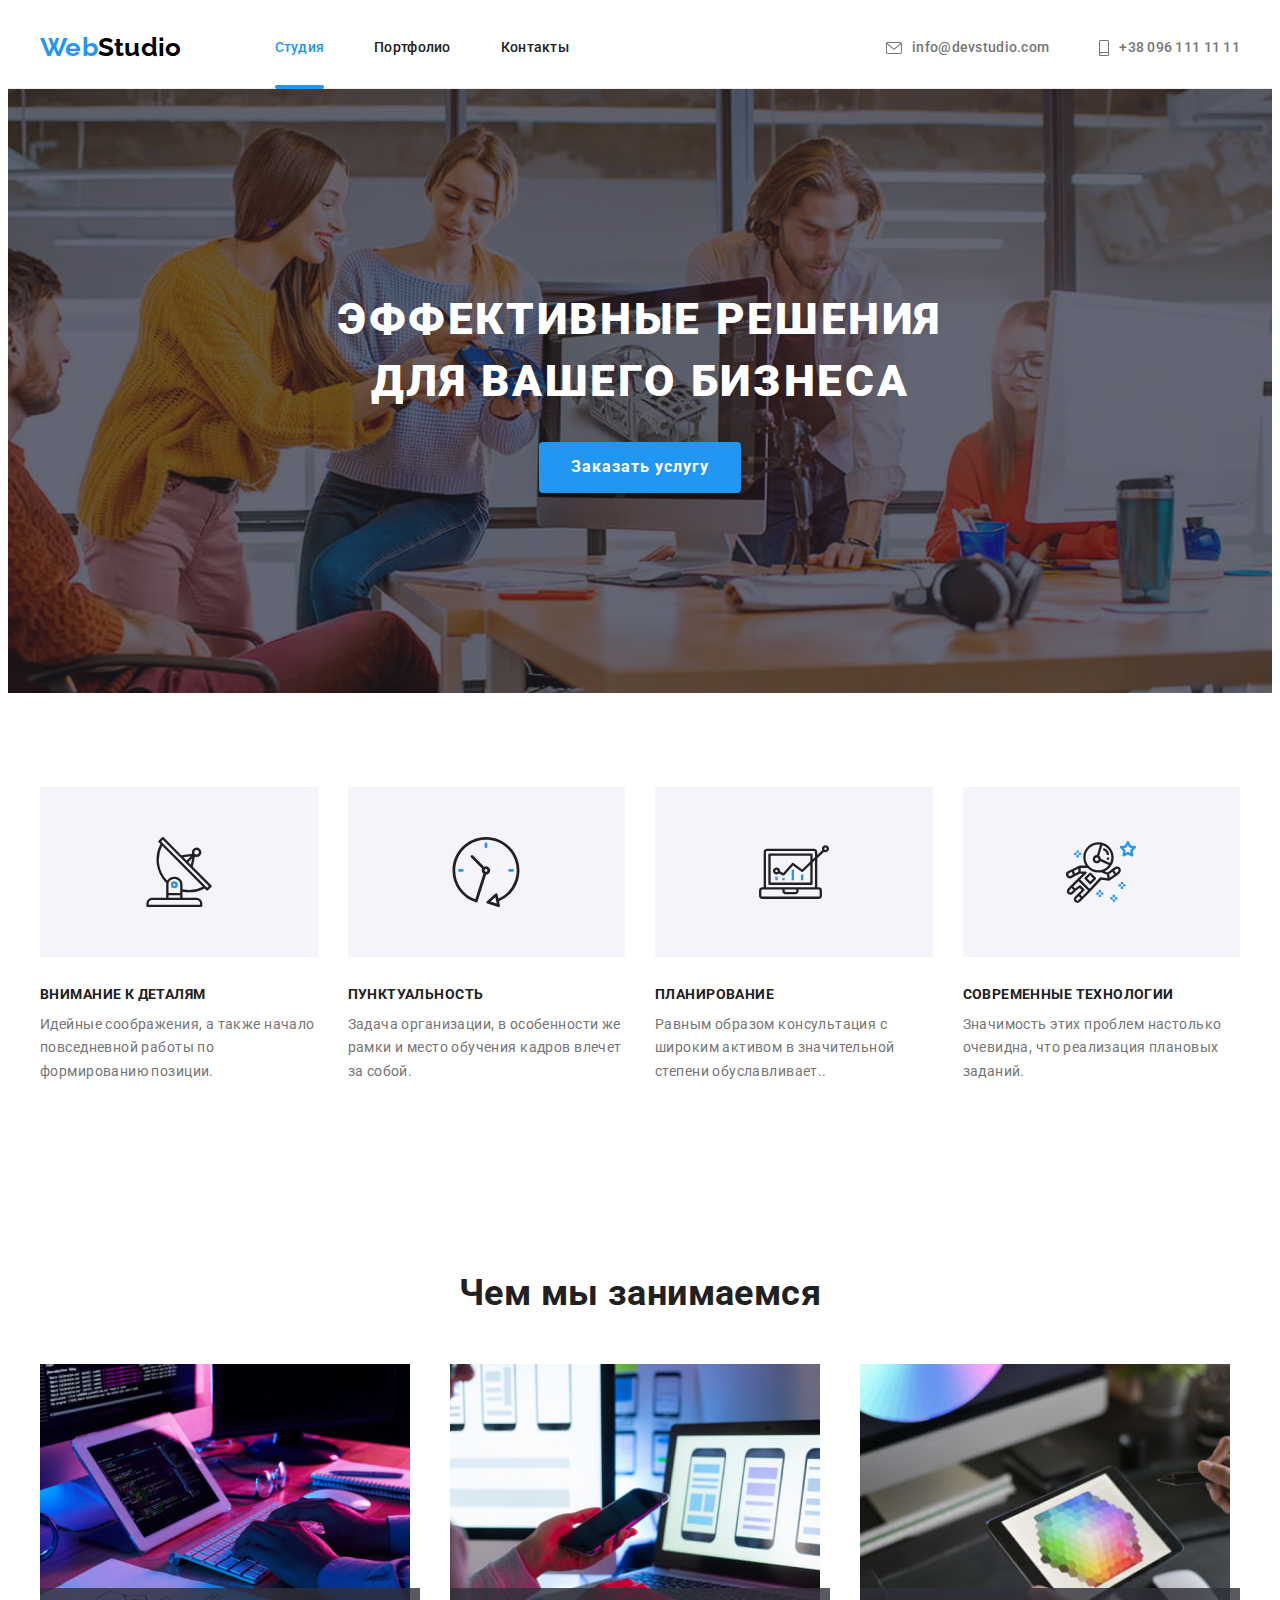
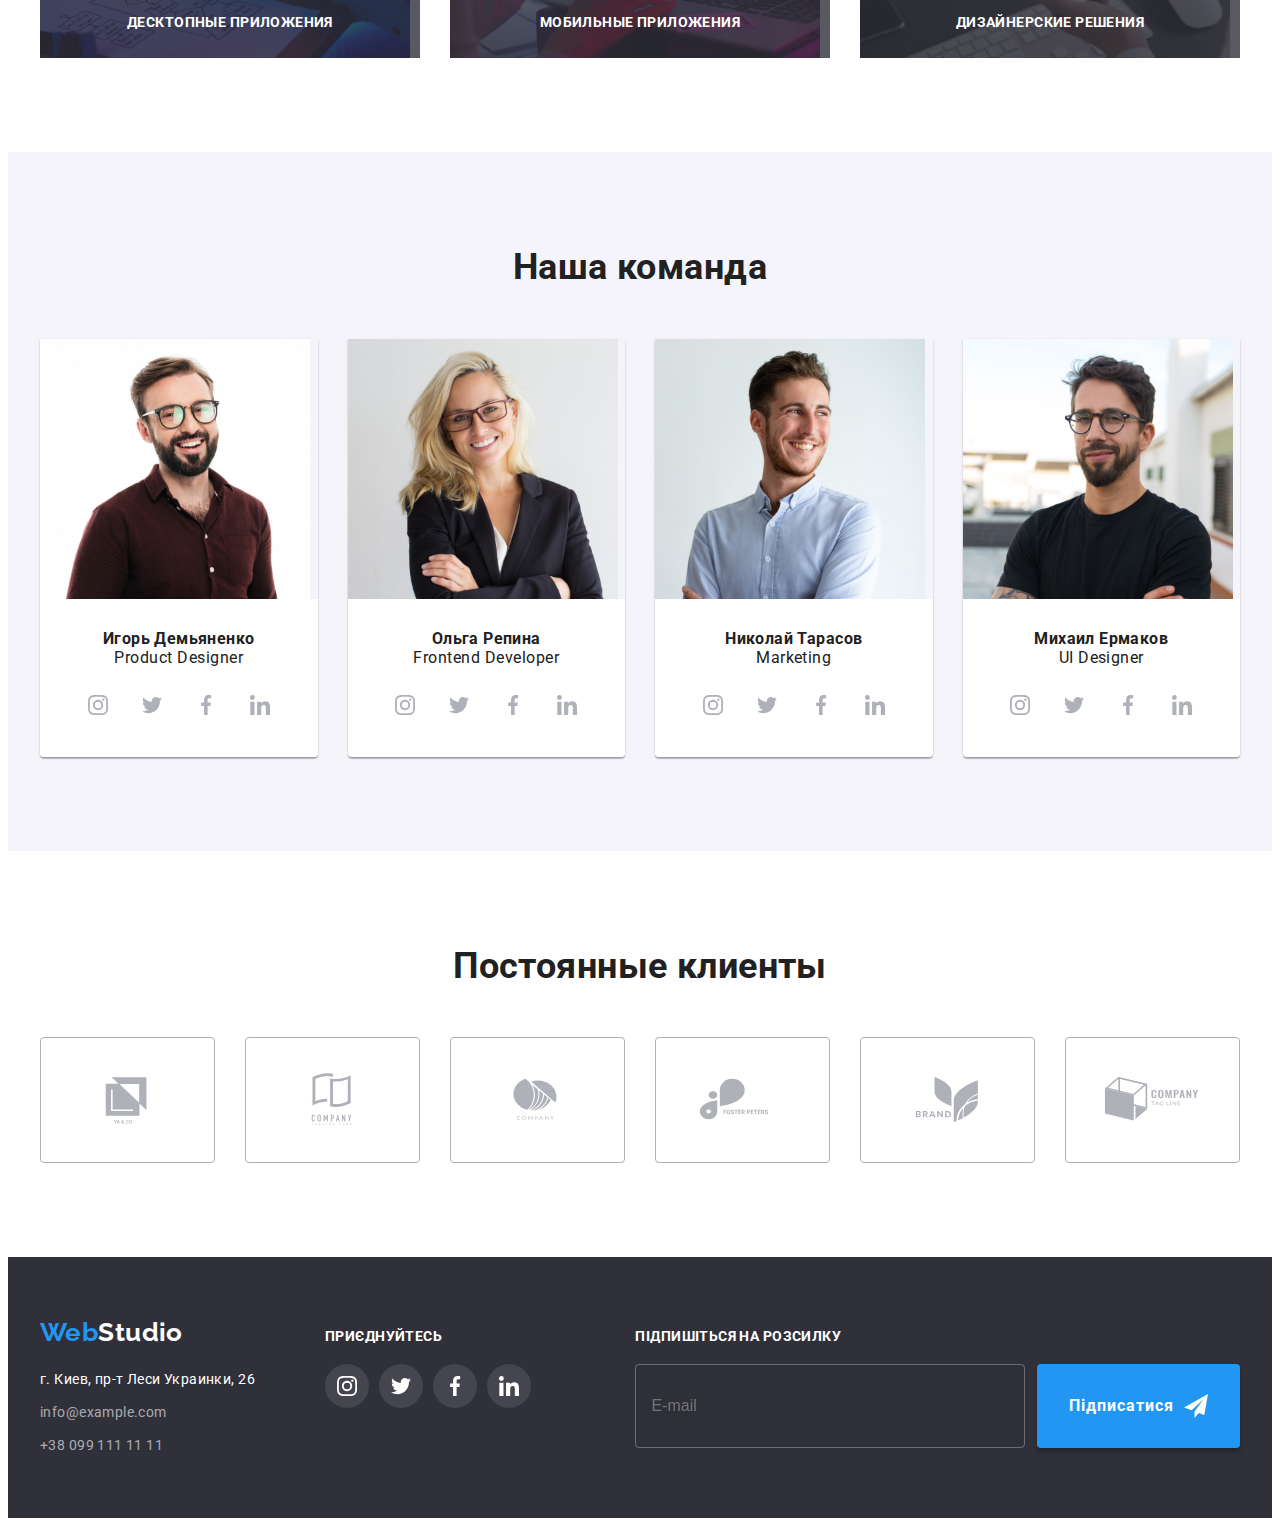
==== commit 2c2ef38c: "bem" ====
--- a/index.html
+++ b/index.html
@@ -18,7 +18,7 @@
     
             <ul class="nav__list list">
               <li class="nav__item">
-                <a href="index.html" class="nav__link active-page link">Студия</a>
+                <a href="index.html" class="nav__link nav__link--active link">Студия</a>
               </li>
               <li class="nav__item">
                 <a href="portfolio.html" class="nav__link link">Портфолио</a>
@@ -31,14 +31,14 @@
         <!--контакты-->
           <ul class="contact-list list">
                 <li>
-                  <a href="mailto:info@devstudio.com" class="contact-link link">
+                  <a href="mailto:info@devstudio.com" class="contact__link link">
                     <svg class="mail-icon icon" width="16px" height="12px">
                         <use href="./images/icons.svg#envelope"></use>
                     </svg>
                     info@devstudio.com</a>
                 </li>
                 <li>
-                  <a href="tel:+380961111111" class="contact-link link">
+                  <a href="tel:+380961111111" class="contact__link link">
                     <svg class="tel-icon icon" width="10px" height="16px">
                         <use href="./images/icons.svg#smartphone"></use>
                     </svg>
@@ -117,31 +117,31 @@
 
 <!-- Чем занимаемся-->
 <section class="we-do section">
-    <div class="container">
+    <div class="container we-do__container">
 <h2 class="section-title">Чем мы занимаемся</h2>
 
 <ul class="we-do-list card-set list">
-    <li class="card-item we-do-item">
-      <div class="we-do-text">
-        <p class="we-do-title">Десктопные приложения</p>
+    <li class="card-item we-do-list__item">
+      <div class="we-do-list__text">
+        <p class="we-do-list__title">Десктопные приложения</p>
       </div>
         <img src="./images/images1.jpg"
         width="370" 
         height="294" 
         alt="набираем код с макета"/>
     </li>
-    <li class="card-item we-do-item">
-      <div class="we-do-text">
-        <p class="we-do-title">мобильные приложения</p>
+    <li class="card-item we-do-list__item">
+      <div class="we-do-list__text">
+        <p class="we-do-list__title">мобильные приложения</p>
       </div>
         <img src="./images/images2.jpg"
         width="370"
         height="294"
          alt="создаем страницу"/>
     </li>
-<li class="card-item we-do-item">
-  <div class="we-do-text">
-    <p class="we-do-title">дизайнерские решения</p>
+<li class="card-item we-do-list__item">
+  <div class="we-do-list__text">
+    <p class="we-do-list__title">дизайнерские решения</p>
   </div>
         <img src="./images/images3.jpg" 
         width="370"
@@ -155,18 +155,18 @@
 <!--Наша команда-->
 
 <section class="team section">
-    <div class="container">
+    <div class="container team__container">
 <h2 class="section-title">Наша команда</h2>
 <ul class="team-list card-set list">
-    <li class="team-item card-item">
+    <li class="team-list__item card-item">
         <img src="./images/Designer.jpg" 
         alt="Дизайнер продукта" 
         width="270"
         height="260">
 
-        <div class="team-content">
-        <h3 class="team-title">Игорь Демьяненко</h3>
-        <p class="team-specialist">Product Designer</p>
+        <div class="team__content">
+        <h3 class="team__title">Игорь Демьяненко</h3>
+        <p class="team__specialist">Product Designer</p>
         
     
             <ul class="list social-list">
@@ -206,14 +206,14 @@
         </li>
     
     
-<li class="team-item card-item">
+<li class="team-list__item card-item">
         <img src="./images/Developer.jpg" 
         alt="Фронтенд-разработчик" 
         width="270"
         height="260">
-        <div class="team-content">
-        <h3 class="team-title">Ольга Репина</h3>
-        <p class="team-specialist">Frontend Developer</p>
+        <div class="team__content">
+        <h3 class="team__title">Ольга Репина</h3>
+        <p class="team__specialist">Frontend Developer</p>
         
 
         
@@ -252,13 +252,13 @@
             </ul>
           </div>
     </li>
-<li class="team-item card-item">
+<li class="team-list__item card-item">
     <img src="./images/Marketing.jpg"
     alt="Маркетинг" width="270"
     height="260">
-<div class="team-content">
-    <h3 class="team-title">Николай Тарасов</h3>
-    <p class="team-specialist">Marketing</p>
+<div class="team__content">
+    <h3 class="team__title">Николай Тарасов</h3>
+    <p class="team__specialist">Marketing</p>
 
 
 
@@ -297,14 +297,14 @@
     </ul>
   </div>
 </li>
-    <li class="team-item card-item">
+    <li class="team-list__item card-item">
         <img src="./images/UIDesigner.jpg"
         alt="Дизайнер пользовательского интерфейса"
          width="270"
         height="260">
-<div class="team-content">
-        <h3 class="team-title">Михаил Ермаков</h3>
-        <p class="team-specialist">UI Designer</p>
+<div class="team__content">
+        <h3 class="team__title">Михаил Ермаков</h3>
+        <p class="team__specialist">UI Designer</p>
 
 
 
--- a/css/styles.css
+++ b/css/styles.css
@@ -75,10 +75,7 @@
     color: currentColor; 
 }
 
-.active-page {
-  position: relative;
-    color: var(--blue-logo-color);
-}
+
 .list {
     list-style: none;
 }
@@ -175,16 +172,19 @@
     }
 
 .nav__link,
-.contact-link {
+.contact__link {
     display: flex;
   align-items: center;
     padding-top: 32px;
     padding-bottom: 32px;
     transition: color var(--duration) var(--cubic-bezier);
 }
-
-
-.nav__link.active-page::after {
+.nav__link--active {
+  position: relative;
+    color: var(--blue-logo-color);
+}
+
+.nav__link.nav__link--active::after {
   position: absolute;
 	bottom: -1px;
 	left: 0;
@@ -215,8 +215,8 @@
   margin-right: 10px;
   }
 
-.contact-link:hover,
-.contact-link:focus,
+.contact__link:hover,
+.contact__link:focus,
 .nav__link:hover,
 .nav__link:focus
  {
@@ -359,7 +359,7 @@
     margin-bottom: 50px;   
 }
 
-.we-do {
+.we-do__container{
 padding-top: 0;
 
 }
@@ -367,10 +367,10 @@
   --card-item: 3;
 }
 
-.we-do-item {
+.we-do-list__item {
   position: relative;
 }
-.we-do-text {
+.we-do-list__text {
   position: absolute;
   z-index: 1;
   bottom: 0;
@@ -384,7 +384,7 @@
   padding-left: 24px;
   background-color: var(--bgcolor-wdtext);
 }
-.we-do-title {
+.we-do-list__title {
   line-height: 1.14;
   font-weight: 700;
   text-align: center;
@@ -397,36 +397,40 @@
     background-color: var(--light-gray-backg);
 }
 
-.team-item {
+
+.team-list__item {
   box-shadow: 0px 1px 3px var(--team-btm), 0px 1px 1px var(--team-bl), 0px 2px 1px var(--team-br);
 border-radius: 0px 0px 4px 4px;
    }
 
-
-.team-specialist,
-.team-title {
+.team__content {
+    align-items: center;
+    background-color: var(--white-color);
+
+    padding: 30px ;
+   
+}
+
+.team__specialist,
+.team__title {
   font-size: 16px;
   line-height: 1.2;
   text-align: center;
 }
-.team-specialist {
+.team__specialist {
   margin-bottom: 16px;
   }
 
-.team-title {
+.team__content {
     font-weight: 500;
     letter-spacing: 0.03em;
     color: var(--current-color);
     margin-bottom: 10px;
-  }
-
-.team-content {
-    align-items: center;
-    background-color: var(--white-color);
-
-    padding: 30px ;
-   
-}
+    border-radius: 0px 0px 4px 4px;
+    margin: 0;
+  }
+
+
 
 /* контент портфолио */
 .portfolio-link {
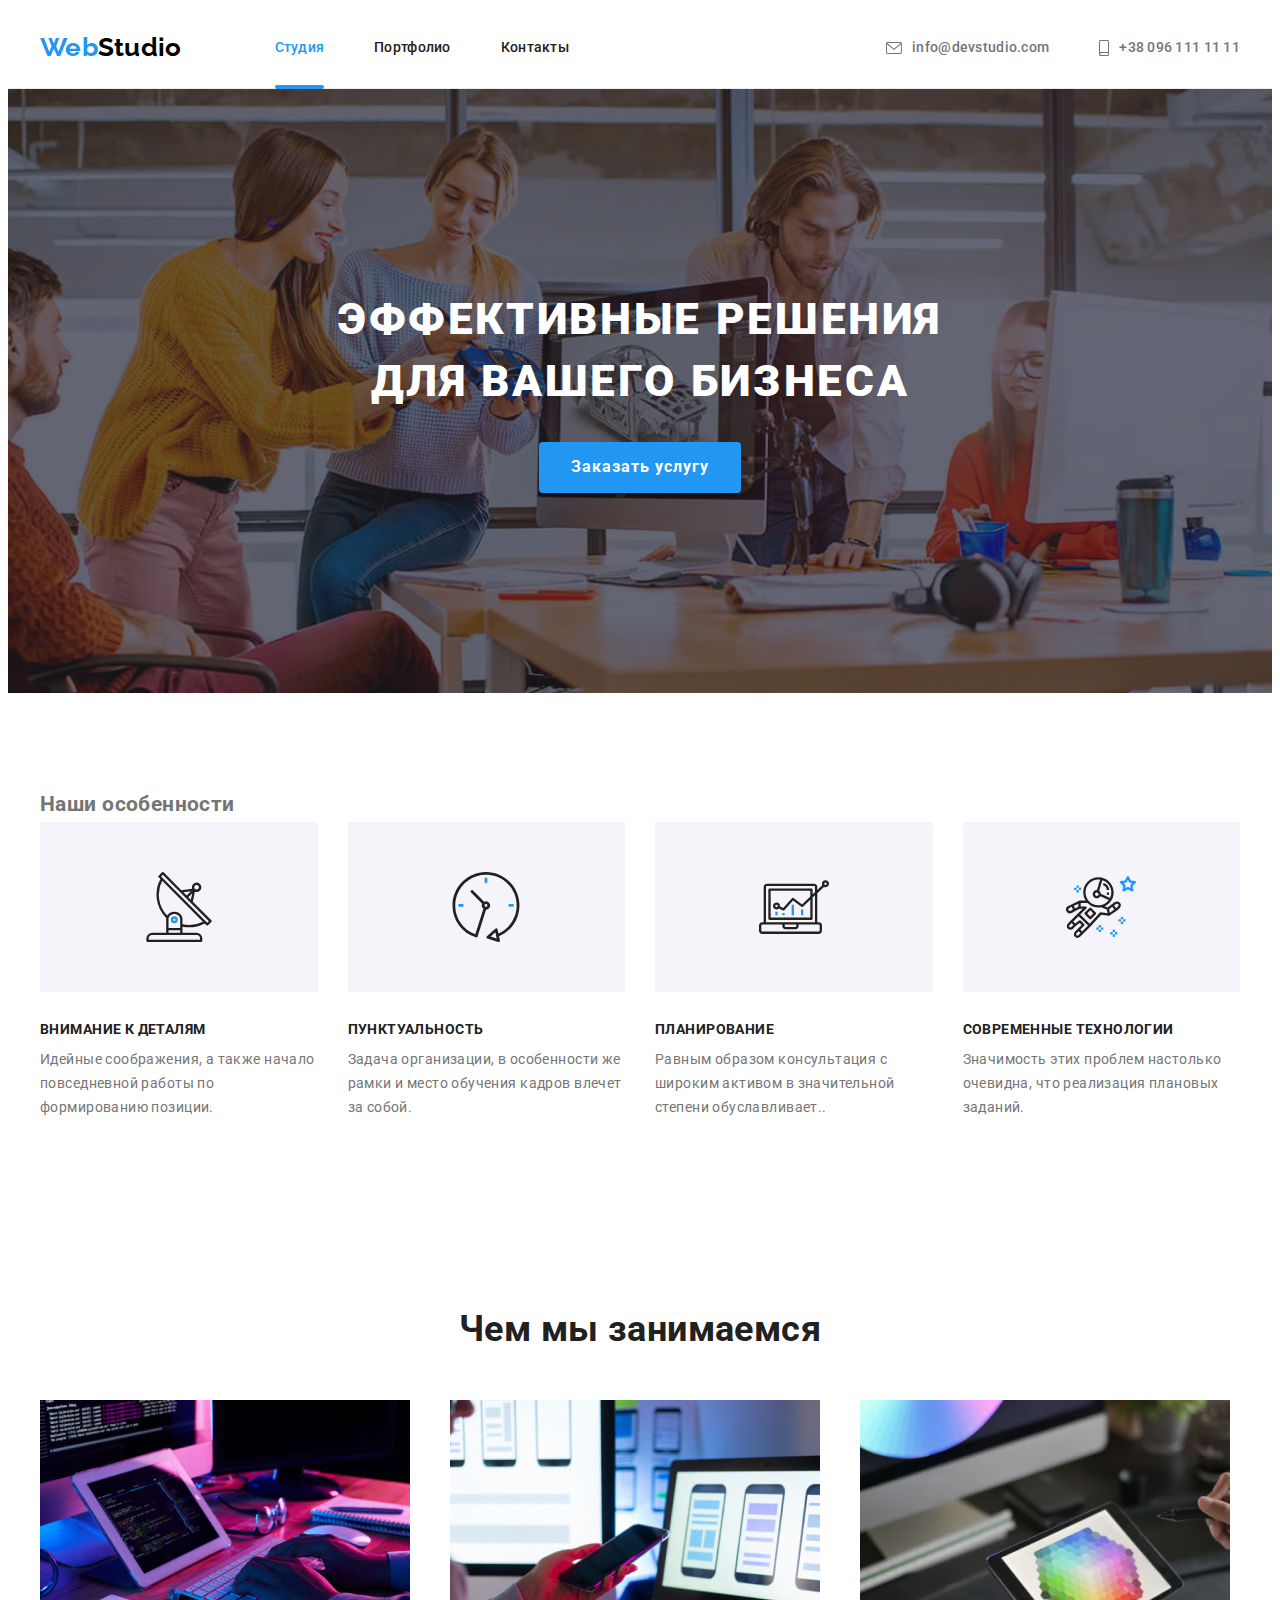
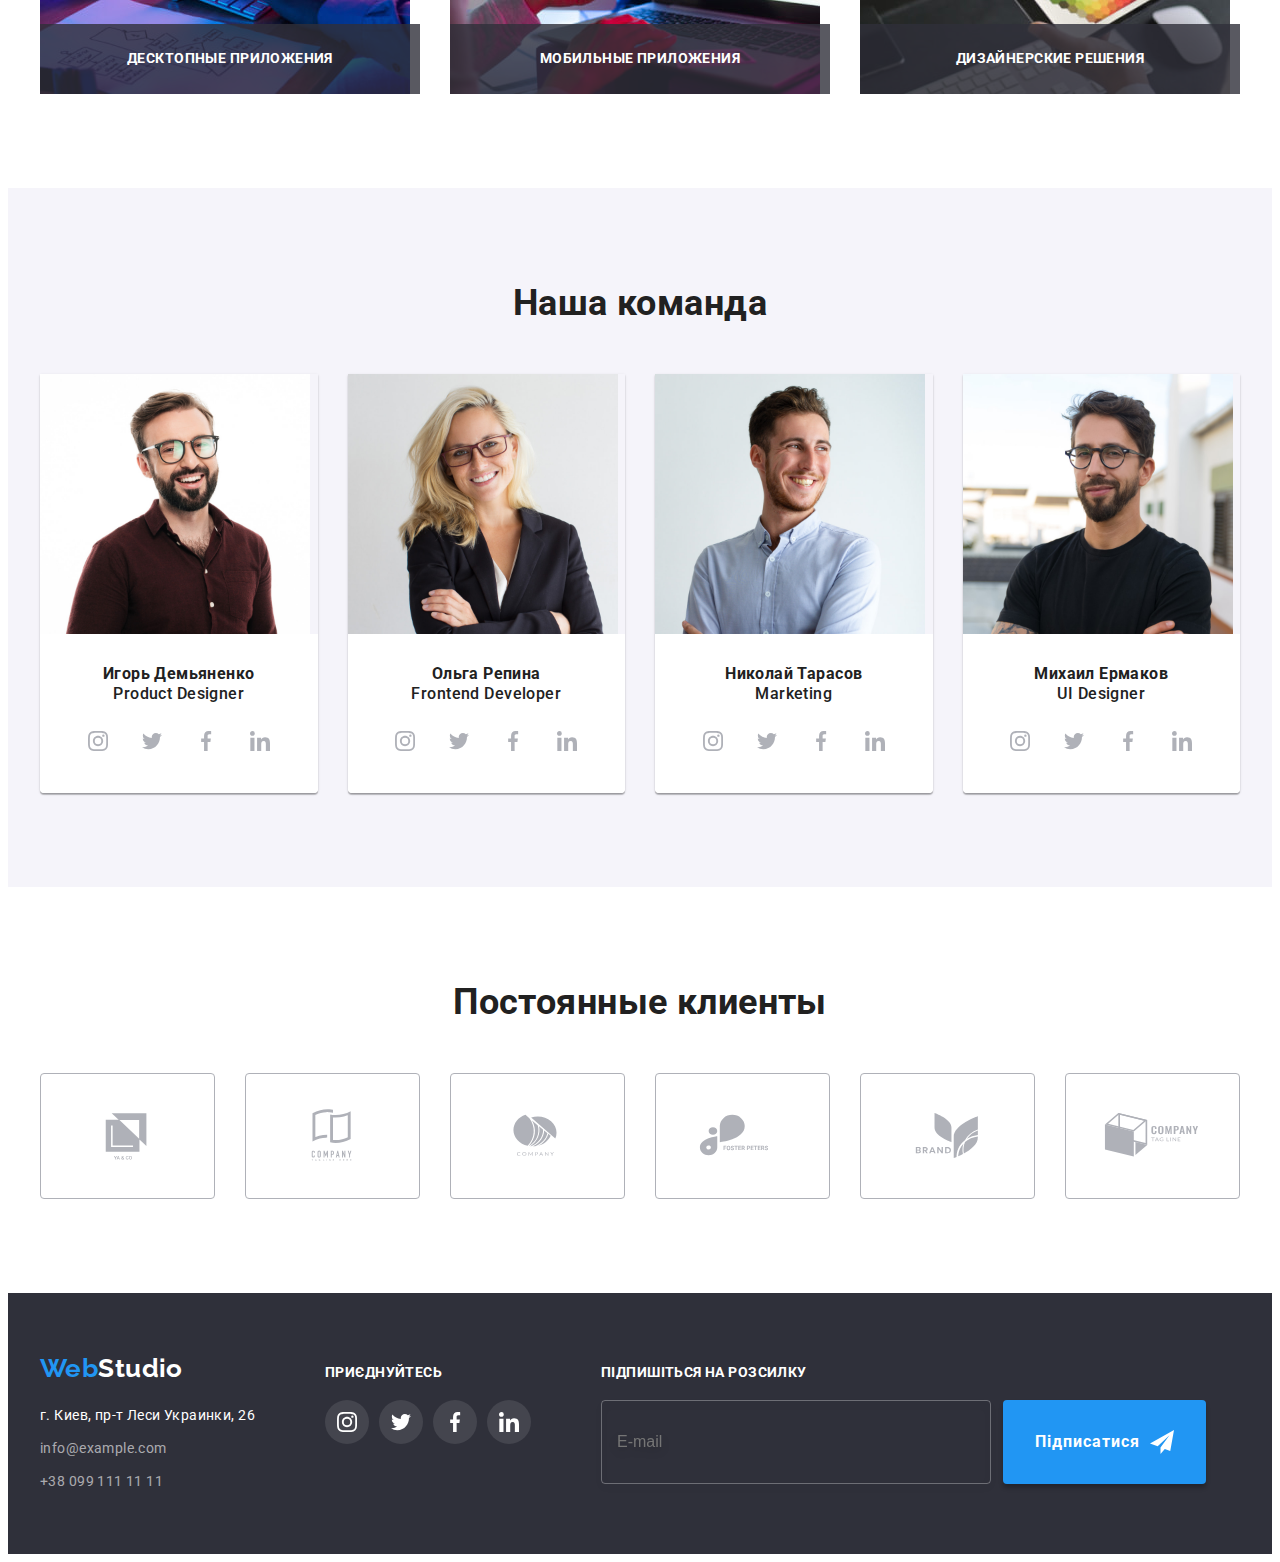
==== commit 7ee02b2d: "scss" ====
--- a/index.html
+++ b/index.html
@@ -6,7 +6,10 @@
     <meta name="viewport" content="width=device-width, initial-scale=1.0">
 <link href="https://fonts.googleapis.com/css2?family=Raleway:wght@700&family=Roboto:wght@400;500;700;900&display=swap" rel="stylesheet"/>
 <link rel="stylesheet" href="https://cdnjs.cloudflare.com/ajax/libs/modern-normalize/1.1.0/modern-normalize.min.css" integrity="sha512-wpPYUAdjBVSE4KJnH1VR1HeZfpl1ub8YT/NKx4PuQ5NmX2tKuGu6U/JRp5y+Y8XG2tV+wKQpNHVUX03MfMFn9Q==" crossorigin="anonymous" referrerpolicy="no-referrer" />
-    <link rel="stylesheet" href="css/styles.css"/>
+ 
+<link rel="stylesheet" href="css/main.min.css"/>
+<!--<link rel="stylesheet" href="css/styles.css"/>-->
+
     <title>Веб-студия</title>
 </head>
 <body data-page>
@@ -348,7 +351,7 @@
 </section>
 
 <!--Постоянные клиенты-->
-<section class="section clients-section">
+<section class="section _about.scss-section">
     <div class="container clients-container">
         <h2 class="section-title">Постоянные клиенты</h2>
 
--- a/css/main.min.css
+++ b/css/main.min.css
@@ -0,0 +1 @@
+:root{--card-item: 4;--card-set-gap: 30px}.visuaaly-hidden{position:absolute;white-space:nowrap;width:1px;height:1px;overflow:hidden;border:0;padding:0;clip:rect(0 0 0 0);-webkit-clip-path:inset(50%);clip-path:inset(50%);margin:-1px}body{color:#757575;font-family:"Roboto",sans-serif;font-style:normal;font-size:14px;letter-spacing:.03em;line-height:1.71}.no-scroll{overflow:hidden}h1,h2,h3,h4,p{margin:0}ul,ol{padding:0;margin:0}img{display:block;max-width:100%;height:auto}.link{text-decoration:none;color:currentColor}.list{list-style:none}.hero-button{min-width:200px;display:-webkit-box;display:-ms-flexbox;display:flex;-webkit-box-pack:center;-ms-flex-pack:center;justify-content:center;-webkit-box-align:center;-ms-flex-align:center;align-items:center;margin:0 auto;cursor:pointer;color:#fff;background-color:#2196f3;font-family:inherit;font-weight:700;font-size:16px;line-height:1.9;letter-spacing:.06em;border-radius:4px;-webkit-box-shadow:0px 4px 4px 0px rgba(0,0,0,.25);box-shadow:0px 4px 4px 0px rgba(0,0,0,.25);border:none;padding:10px 32px;-webkit-transition-property:color,background-color;transition-property:color,background-color;-webkit-transition-duration:250ms;transition-duration:250ms;-webkit-transition-timing-function:cubic-bezier(0.4, 0, 0.2, 1);transition-timing-function:cubic-bezier(0.4, 0, 0.2, 1)}.hero-button:hover,.hero-button:focus{background-color:#188ce8}.select-button{cursor:pointer;font-family:inherit;background-color:#f5f4fa;color:#212121;border:none;font-weight:500;font-size:16px;line-height:1.6;border-radius:4px;padding:6px 22px;-webkit-transition-property:color,background-color,-webkit-box-shadow;transition-property:color,background-color,-webkit-box-shadow;transition-property:color,background-color,box-shadow;transition-property:color,background-color,box-shadow,-webkit-box-shadow;-webkit-transition-duration:250ms;transition-duration:250ms;-webkit-transition-timing-function:cubic-bezier(0.4, 0, 0.2, 1);transition-timing-function:cubic-bezier(0.4, 0, 0.2, 1)}.select-button:hover,.select-button:focus{background-color:#2196f3;color:#fff}.select-list{display:-webkit-box;display:-ms-flexbox;display:flex;-webkit-box-pack:center;-ms-flex-pack:center;justify-content:center;gap:8px;margin-bottom:50px}.list.select-list{margin-bottom:50px}.select-button:hover,.select-button:focus{background-color:#2196f3;color:#fff;-webkit-box-shadow:0px 3px 1px rgba(0,0,0,.1),0px 1px 2px rgba(0,0,0,.08),0px 2px 2px rgba(0,0,0,.12);box-shadow:0px 3px 1px rgba(0,0,0,.1),0px 1px 2px rgba(0,0,0,.08),0px 2px 2px rgba(0,0,0,.12)}.card-set{display:-webkit-box;display:-ms-flexbox;display:flex;-ms-flex-wrap:wrap;flex-wrap:wrap;margin-top:calc(-1*var(--card-set-gap));margin-left:calc(-1*var(--card-set-gap))}.card-item{-ms-flex-preferred-size:calc(100%/var(--card-item) - var(--card-set-gap));flex-basis:calc(100%/var(--card-item) - var(--card-set-gap));margin-left:var(--card-set-gap);margin-top:var(--card-set-gap)}.container{width:1200px;padding-left:15px;padding-right:15px;margin-left:auto;margin-right:auto}.footer.social-link-icon{fill:#fff}.logo{color:#2196f3;font-family:"Raleway",cursive;font-weight:700;font-size:26px;line-height:1.2;text-decoration:none;display:-webkit-box;display:-ms-flexbox;display:flex}.header .logo{margin-right:93px}.dark-logo{color:#000}.white{color:#fff}.register-checkbox:checked+.register-icon .register-icon-uncheck{opacity:1;-webkit-transition:opacity 500ms ease-out,visibility 500ms ease-out;transition:opacity 500ms ease-out,visibility 500ms ease-out}.register-icon-uncheck{-webkit-transition:fill 250ms cubic-bezier(0.4, 0, 0.2, 1);transition:fill 250ms cubic-bezier(0.4, 0, 0.2, 1)}.register-icon-check{opacity:0;visibility:hidden;-webkit-transition:opacity 500ms ease-out,visibility 500ms ease-out;transition:opacity 500ms ease-out,visibility 500ms ease-out}.register-checkbox:checked+.register-icon .register-icon-check{opacity:1;visibility:visible}.register-checkbox:hover+.register-icon .register-icon-uncheck,.register-checkbox:focus+.register-icon .register-icon-uncheck{fill:#2196f3}.close-btn:hover .modal-btn-icon,.close-btn:focus .modal-btn-icon{fill:#2196f3}.register-form-agreement-link{color:#2196f3}.backdrop.is-hidden{opacity:0;visibility:hidden;pointer-events:none}.backdrop{position:fixed;top:0;left:0;z-index:1000;display:-webkit-box;display:-ms-flexbox;display:flex;-webkit-box-align:center;-ms-flex-align:center;align-items:center;-webkit-box-pack:center;-ms-flex-pack:center;justify-content:center;width:100%;height:100%;background-color:rgba(0,0,0,.2);opacity:1;visibility:visible;pointer-events:initial;-webkit-transition:opacity 500ms ease-out,visibility 500ms ease-out;transition:opacity 500ms ease-out,visibility 500ms ease-out}.modal{position:relative;width:528px;height:581px;padding:40px;background-color:#fff;-webkit-box-shadow:0px 1px 3px rgba(0,0,0,.12),0px 1px 1px rgba(0,0,0,.14),0px 2px 1px rgba(0,0,0,.2);box-shadow:0px 1px 3px rgba(0,0,0,.12),0px 1px 1px rgba(0,0,0,.14),0px 2px 1px rgba(0,0,0,.2);border-radius:4px;-webkit-transition:-webkit-transform 500ms ease-out;transition:-webkit-transform 500ms ease-out;transition:transform 500ms ease-out;transition:transform 500ms ease-out, -webkit-transform 500ms ease-out}.backdrop.is-hidden .modal{-webkit-transform:scale(0);transform:scale(0)}.close-btn{position:absolute;top:8px;right:8px;display:-webkit-box;display:-ms-flexbox;display:flex;-webkit-box-pack:center;-ms-flex-pack:center;justify-content:center;-webkit-box-align:center;-ms-flex-align:center;align-items:center;width:30px;height:30px;padding:0;border-radius:50%;border:1px solid rgba(0,0,0,.1);background-color:rgba(0,0,0,0);cursor:pointer}.backdrop.is-hidden{opacity:0;visibility:hidden;pointer-events:none}.register-form-title{font-weight:700;line-height:1.15;text-align:center;color:#212121;margin-bottom:12px;font-size:20px}.form-label{font-size:12px;line-height:1.1666666667;letter-spacing:.01em;color:#757575;-webkit-box-orient:vertical;-webkit-box-direction:normal;-ms-flex-direction:column;flex-direction:column;gap:4px;margin-bottom:10px;display:-webkit-box;display:-ms-flexbox;display:flex}.form-fild{position:relative}.form-input{height:40px;width:100%;padding-left:42px;border-radius:4px;border:1px solid rgba(33,33,33,.2);outline:none;cursor:pointer;-webkit-transition-property:border;transition-property:border;-webkit-transition-duration:250ms;transition-duration:250ms;-webkit-transition-timing-function:cubic-bezier(0.4, 0, 0.2, 1);transition-timing-function:cubic-bezier(0.4, 0, 0.2, 1)}.form-input:hover,.form-input:focus{border:1px solid #2196f3}.form-input:hover+.form-icon,.form-input:focus+.form-icon{fill:#2196f3}.form-fild:hover input,.form-fild:focus input{border:1px solid #2196f3}.form-fild:focus-within .form-icon,.form-fild:hover .form-icon{fill:#2196f3}.form-icon{position:absolute;top:50%;left:16px;-webkit-transform:translateY(-50%);transform:translateY(-50%);-webkit-transition:fill 250ms cubic-bezier(0.4, 0, 0.2, 1);transition:fill 250ms cubic-bezier(0.4, 0, 0.2, 1)}.test{margin-bottom:20px}.form-fild-comment textarea{resize:none;width:100%;height:120px;border:1px solid rgba(33,33,33,.2);border-radius:4px}.form-fild-comment{display:-webkit-box;display:-ms-flexbox;display:flex;-webkit-box-orient:vertical;-webkit-box-direction:normal;-ms-flex-direction:column;flex-direction:column;text-align:left;-webkit-transition-property:border;transition-property:border;-webkit-transition-duration:250ms;transition-duration:250ms;-webkit-transition-timing-function:cubic-bezier(0.4, 0, 0.2, 1);transition-timing-function:cubic-bezier(0.4, 0, 0.2, 1)}.form-fild-comment:focus .call-back-comment,.form-fild-comment:hover .call-back-comment{border:1px solid #2196f3}.call-back-comment{padding:12px 16px}.form-fild-comment textarea::-webkit-input-placeholder{font-style:normal;font-weight:400;font-size:12px;line-height:1.16;letter-spacing:.01em;color:rgba(117,117,117,.5)}.form-fild-comment textarea::-moz-placeholder{font-style:normal;font-weight:400;font-size:12px;line-height:1.16;letter-spacing:.01em;color:rgba(117,117,117,.5)}.form-fild-comment textarea:-ms-input-placeholder{font-style:normal;font-weight:400;font-size:12px;line-height:1.16;letter-spacing:.01em;color:rgba(117,117,117,.5)}.form-fild-comment textarea::-ms-input-placeholder{font-style:normal;font-weight:400;font-size:12px;line-height:1.16;letter-spacing:.01em;color:rgba(117,117,117,.5)}.form-fild-comment textarea::placeholder{font-style:normal;font-weight:400;font-size:12px;line-height:1.16;letter-spacing:.01em;color:rgba(117,117,117,.5)}.register-form-agreement{display:-webkit-box;display:-ms-flexbox;display:flex;-webkit-box-align:center;-ms-flex-align:center;align-items:center;-webkit-box-pack:center;-ms-flex-pack:center;justify-content:center;gap:8px;margin-bottom:30px;cursor:pointer}.section{padding-top:94px;padding-bottom:94px}.nav{display:-webkit-box;display:-ms-flexbox;display:flex;-webkit-box-align:center;-ms-flex-align:center;align-items:center;color:#212121}.nav__list{display:-webkit-box;display:-ms-flexbox;display:flex;-webkit-box-align:center;-ms-flex-align:center;align-items:center;gap:50px}.nav__item{position:relative}.nav__link,.contact__link{display:-webkit-box;display:-ms-flexbox;display:flex;-webkit-box-align:center;-ms-flex-align:center;align-items:center;padding-top:32px;padding-bottom:32px;-webkit-transition:color 250ms cubic-bezier(0.4, 0, 0.2, 1);transition:color 250ms cubic-bezier(0.4, 0, 0.2, 1)}.nav__link--active{position:relative;color:#2196f3}.nav__link.nav__link--active::after{position:absolute;bottom:-1px;left:0;content:"";width:100%;height:4px;border-radius:2px;background-color:#2196f3}.nav__link.list{color:#212121}.nav__link .link:hover,.nav__link .link:focus{color:#2196f3}.contact-list{display:-webkit-box;display:-ms-flexbox;display:flex;-webkit-box-align:center;-ms-flex-align:center;align-items:center;gap:50px;margin-left:auto}.icon{fill:currentColor;margin-right:10px}.contact__link:hover,.contact__link:focus,.nav__link:hover,.nav__link:focus{color:#2196f3}.social-list{display:-webkit-box;display:-ms-flexbox;display:flex;-webkit-box-align:center;-ms-flex-align:center;align-items:center;-webkit-box-pack:center;-ms-flex-pack:center;justify-content:center;gap:10px}.social-link-icon{display:-webkit-box;display:-ms-flexbox;display:flex;-webkit-box-pack:center;-ms-flex-pack:center;justify-content:center;-webkit-box-align:center;-ms-flex-align:center;align-items:center;border-radius:50%;background-color:rgba(255,255,255,.1);width:44px;height:44px;-webkit-transition-property:background-color;transition-property:background-color;-webkit-transition-duration:250ms;transition-duration:250ms;-webkit-transition-timing-function:cubic-bezier(0.4, 0, 0.2, 1);transition-timing-function:cubic-bezier(0.4, 0, 0.2, 1)}.footer .social-icon{fill:#fff}.social-icon{fill:#afb1b8;-webkit-transition-property:fill;transition-property:fill;-webkit-transition-duration:250ms;transition-duration:250ms;-webkit-transition-timing-function:cubic-bezier(0.4, 0, 0.2, 1);transition-timing-function:cubic-bezier(0.4, 0, 0.2, 1)}.social-link-icon:hover .social-icon,.social-link-icon:focus .social-icon{fill:#fff}.social-link-icon:hover,.social-link-icon:focus{background-color:#2196f3}.section-title{font-weight:700;font-size:36px;line-height:1.17;text-align:center;color:#212121;margin-bottom:50px}.footer-social-title{font-style:normal;font-weight:700;font-size:14px;line-height:1.14;letter-spacing:.03em;text-transform:uppercase;color:#fff;margin-bottom:20px}.header{font-weight:500;line-height:1.14;letter-spacing:.02em;border-bottom:1px solid #ececec}.header-container{display:-webkit-box;display:-ms-flexbox;display:flex;-webkit-box-align:center;-ms-flex-align:center;align-items:center}.we-do__container{padding-top:0}.we-do-list{--card-item: 3}.we-do-list__item{position:relative}.we-do-list__text{position:absolute;z-index:1;bottom:0;left:0;right:0;display:-webkit-box;display:-ms-flexbox;display:flex;-webkit-box-align:center;-ms-flex-align:center;align-items:center;-webkit-box-pack:center;-ms-flex-pack:center;justify-content:center;height:70px;padding-right:24px;padding-left:24px;background-color:rgba(47,48,58,.8)}.we-do-list__title{line-height:1.14;font-weight:700;text-align:center;text-transform:uppercase;color:#fff}.about-card-icon{background-color:#f5f4fa;margin-bottom:30px;height:120px;border:none;padding:25px;display:-webkit-box;display:-ms-flexbox;display:flex;-webkit-box-align:center;-ms-flex-align:center;align-items:center;-webkit-box-pack:center;-ms-flex-pack:center;justify-content:center}.about-title{font-weight:700;font-size:14px;line-height:1.14;text-transform:uppercase;color:#212121;margin-bottom:10px}.about-text{font-weight:400;letter-spacing:.03em;line-height:1.7}.card-text{font-size:16px;line-height:1.88}.card-heading{font-style:normal;font-weight:700;font-size:18px;line-height:2;letter-spacing:.06em;color:#212121;margin-bottom:4px}.card-content{padding:20px 24px;border:1px solid #eee;border-top:none}.clients-list{--card-item: 6}.clients-link{cursor:pointer;display:-webkit-box;display:-ms-flexbox;display:flex;-webkit-box-pack:center;-ms-flex-pack:center;justify-content:center;-webkit-box-align:center;-ms-flex-align:center;align-items:center;height:92px;padding:16px;border:1px solid #afb1b8;fill:#afb1b8;border-radius:4px;-webkit-transition-property:border,fill;transition-property:border,fill;-webkit-transition-duration:250ms;transition-duration:250ms;-webkit-transition-timing-function:cubic-bezier(0.4, 0, 0.2, 1);transition-timing-function:cubic-bezier(0.4, 0, 0.2, 1)}.clients-link:hover,.clients-link:focus{border:1px solid #2196f3;fill:#2196f3}.footer{padding-top:60px;padding-bottom:60px;background-color:#2f303a}.footer-container{display:-webkit-box;display:-ms-flexbox;display:flex;-webkit-box-align:baseline;-ms-flex-align:baseline;align-items:baseline;gap:70px}.footer .logo{margin-bottom:20px}.address{font-style:inherit}.address-list{display:-webkit-box;display:-ms-flexbox;display:flex;gap:9px;-webkit-box-orient:vertical;-webkit-box-direction:normal;-ms-flex-direction:column;flex-direction:column}.address .link{-webkit-transition-property:color;transition-property:color;-webkit-transition-duration:250ms;transition-duration:250ms;-webkit-transition-timing-function:cubic-bezier(0.4, 0, 0.2, 1);transition-timing-function:cubic-bezier(0.4, 0, 0.2, 1)}.address-link{color:rgba(255,255,255,.6)}.street{color:#fff}.address .link:hover,.address .link:focus{color:#2196f3}.footer-submit-form{display:-webkit-box;display:-ms-flexbox;display:flex}.footer-submit-form input{width:358px;height:50px;margin-right:12px;padding:16px 15px;font-size:16px;background-color:rgba(0,0,0,0);border:1px solid rgba(255,255,255,.3);-webkit-filter:drop-shadow(0px 4px 4px rgba(0, 0, 0, 0.15));filter:drop-shadow(0px 4px 4px rgba(0, 0, 0, 0.15));border-radius:4px;color:#fff}.subscribe-title{font-style:normal;font-weight:700;font-size:14px;line-height:16px;letter-spacing:.03em;text-transform:uppercase;color:#fff;margin-bottom:20px}.button-submit{background:#2196f3;-webkit-box-shadow:0px 4px 4px;box-shadow:0px 4px 4px;border-radius:4px;border:none}.span-subscribe{margin-right:10px}.header{font-weight:500;line-height:1.14;letter-spacing:.02em;border-bottom:1px solid #ececec}.header-container{display:-webkit-box;display:-ms-flexbox;display:flex;-webkit-box-align:center;-ms-flex-align:center;align-items:center}.hero{max-width:1600px;margin-left:auto;margin-right:auto;display:-webkit-box;display:-ms-flexbox;display:flex;background-color:#2f303a;padding-top:200px;padding-bottom:200px;text-align:center;background-image:-webkit-gradient(linear, left top, right top, from(rgba(47, 48, 58, 0.4)), to(rgba(47, 48, 58, 0.4))),url(../images/header-photo.jpg);background-image:linear-gradient(to right, rgba(47, 48, 58, 0.4), rgba(47, 48, 58, 0.4)),url(../images/header-photo.jpg);background-repeat:no-repeat;background-position:center;background-size:cover}.hero-title{color:#fff;font-weight:900;font-size:44px;text-transform:uppercase;line-height:1.4;text-align:center;letter-spacing:.06em;max-width:696px;margin-left:auto;margin-right:auto;margin-bottom:30px}.portfolio-link{display:-webkit-box;display:-ms-flexbox;display:flex;-webkit-box-orient:vertical;-webkit-box-direction:normal;-ms-flex-direction:column;flex-direction:column;-webkit-transition-property:-webkit-box-shadow;transition-property:-webkit-box-shadow;transition-property:box-shadow;transition-property:box-shadow, -webkit-box-shadow;-webkit-transition-duration:250ms;transition-duration:250ms;-webkit-transition-timing-function:cubic-bezier(0.4, 0, 0.2, 1);transition-timing-function:cubic-bezier(0.4, 0, 0.2, 1)}.portfolio-link:hover,.portfolio-link:focus{-webkit-box-shadow:0px 1px 1px rgba(0,0,0,.12),0px 4px 4px rgba(0,0,0,.06),1px 4px 6px rgba(0,0,0,.16);box-shadow:0px 1px 1px rgba(0,0,0,.12),0px 4px 4px rgba(0,0,0,.06),1px 4px 6px rgba(0,0,0,.16)}.portfolio-list{--card-item: 3}.portfolio-background{position:relative;overflow:hidden;-webkit-transition-duration:250ms;transition-duration:250ms;-webkit-transition-timing-function:cubic-bezier(0.4, 0, 0.2, 1);transition-timing-function:cubic-bezier(0.4, 0, 0.2, 1)}.overlay{position:absolute;top:0;left:0;display:-webkit-box;display:-ms-flexbox;display:flex;-webkit-box-align:center;-ms-flex-align:center;align-items:center;-webkit-box-pack:center;-ms-flex-pack:center;justify-content:center;width:100%;height:100%;line-height:1.6;font-size:18px;color:#fff;padding:63px 24px;-webkit-transform:translateY(100%);transform:translateY(100%);background-color:rgba(33,150,243,.9);-webkit-transition:-webkit-transform 500ms ease-in-out;transition:-webkit-transform 500ms ease-in-out;transition:transform 500ms ease-in-out;transition:transform 500ms ease-in-out, -webkit-transform 500ms ease-in-out}.portfolio-link:hover .overlay,.portfolio-link:focus .overlay{-webkit-transform:translateY(0%);transform:translateY(0%)}.team{background-color:#f5f4fa}.team-list__item{-webkit-box-shadow:0px 1px 3px rgba(0,0,0,.12),0px 1px 1px rgba(0,0,0,.14),0px 2px 1px rgba(0,0,0,.2);box-shadow:0px 1px 3px rgba(0,0,0,.12),0px 1px 1px rgba(0,0,0,.14),0px 2px 1px rgba(0,0,0,.2);border-radius:0px 0px 4px 4px}.team__content{-webkit-box-align:center;-ms-flex-align:center;align-items:center;background-color:#fff;padding:30px}.team__specialist,.team__title{font-size:16px;line-height:1.2;text-align:center}.team__specialist{margin-bottom:16px}.team__content{font-weight:500;letter-spacing:.03em;color:#212121;margin-bottom:10px;border-radius:0px 0px 4px 4px;margin:0}/*# sourceMappingURL=main.min.css.map */--- a/css/styles.css
+++ b/css/styles.css
@@ -7,6 +7,8 @@
 /* белый цвет #FFFFFF; */
 /*фон героя #2F303A; */
 /*кнопка в  #F5F4FA; */
+
+
 
 :root {
   --background-dark-grey: #2f303a;
@@ -38,7 +40,6 @@
 }
 
 
-
 body {
   color: var(--grey-color);
   font-family: 'Roboto', sans-serif;
@@ -46,12 +47,12 @@
   font-size: 14px;
   letter-spacing: 0.03em;
   line-height: 1.71;
-  
   }
 
   .no-scroll {
     overflow: hidden;
   }
+
 
 h1,
 h2,
@@ -74,8 +75,6 @@
     text-decoration: none;
     color: currentColor; 
 }
-
-
 .list {
     list-style: none;
 }
@@ -86,6 +85,7 @@
     margin-left: auto;
     margin-right: auto;
   }
+  
   .visuaaly-hidden {
     position: absolute;
     white-space: nowrap;
@@ -229,15 +229,12 @@
   max-width: 1600px;
   margin-left: auto;
   margin-right: auto;
-
-
-    display: flex;
+display: flex;
     background-color: var(--background-dark-grey);
     padding-top: 200px;
     padding-bottom: 200px;
     text-align: center;
-
-    background-image: linear-gradient(to right, var(--hero-shadow), var(--hero-shadow)),
+background-image: linear-gradient(to right, var(--hero-shadow), var(--hero-shadow)),
      url(../images/header-photo.jpg);
     background-repeat: no-repeat;
     background-position: center;
@@ -311,6 +308,7 @@
 }
 
 /* Контент и заголовки */
+
 .card-set {
 display: flex;
 flex-wrap: wrap;
@@ -447,6 +445,10 @@
   0px 4px 4px rgba(0, 0, 0, 0.06), 1px 4px 6px rgba(0, 0, 0, 0.16);
 
 }
+.portfolio-list {
+  --card-item: 3;
+}
+
 
 .card-text {
 font-size: 16px;
@@ -462,9 +464,6 @@
 margin-bottom: 4px;
 }
 
-.portfolio-list {
-  --card-item: 3;
-}
 .card-content {
   padding: 20px 24px;
   border: 1px solid var(--grey-card-content);
@@ -477,6 +476,7 @@
     margin-left: var(--card-set-gap);
     margin-top: var(--card-set-gap);
     }
+    
 /* Всплывающее окно */
 
   .portfolio-background {
@@ -923,4 +923,4 @@
 }
 .register-form-agreement-link {
   color: var(--blue-logo-color);
-}+}
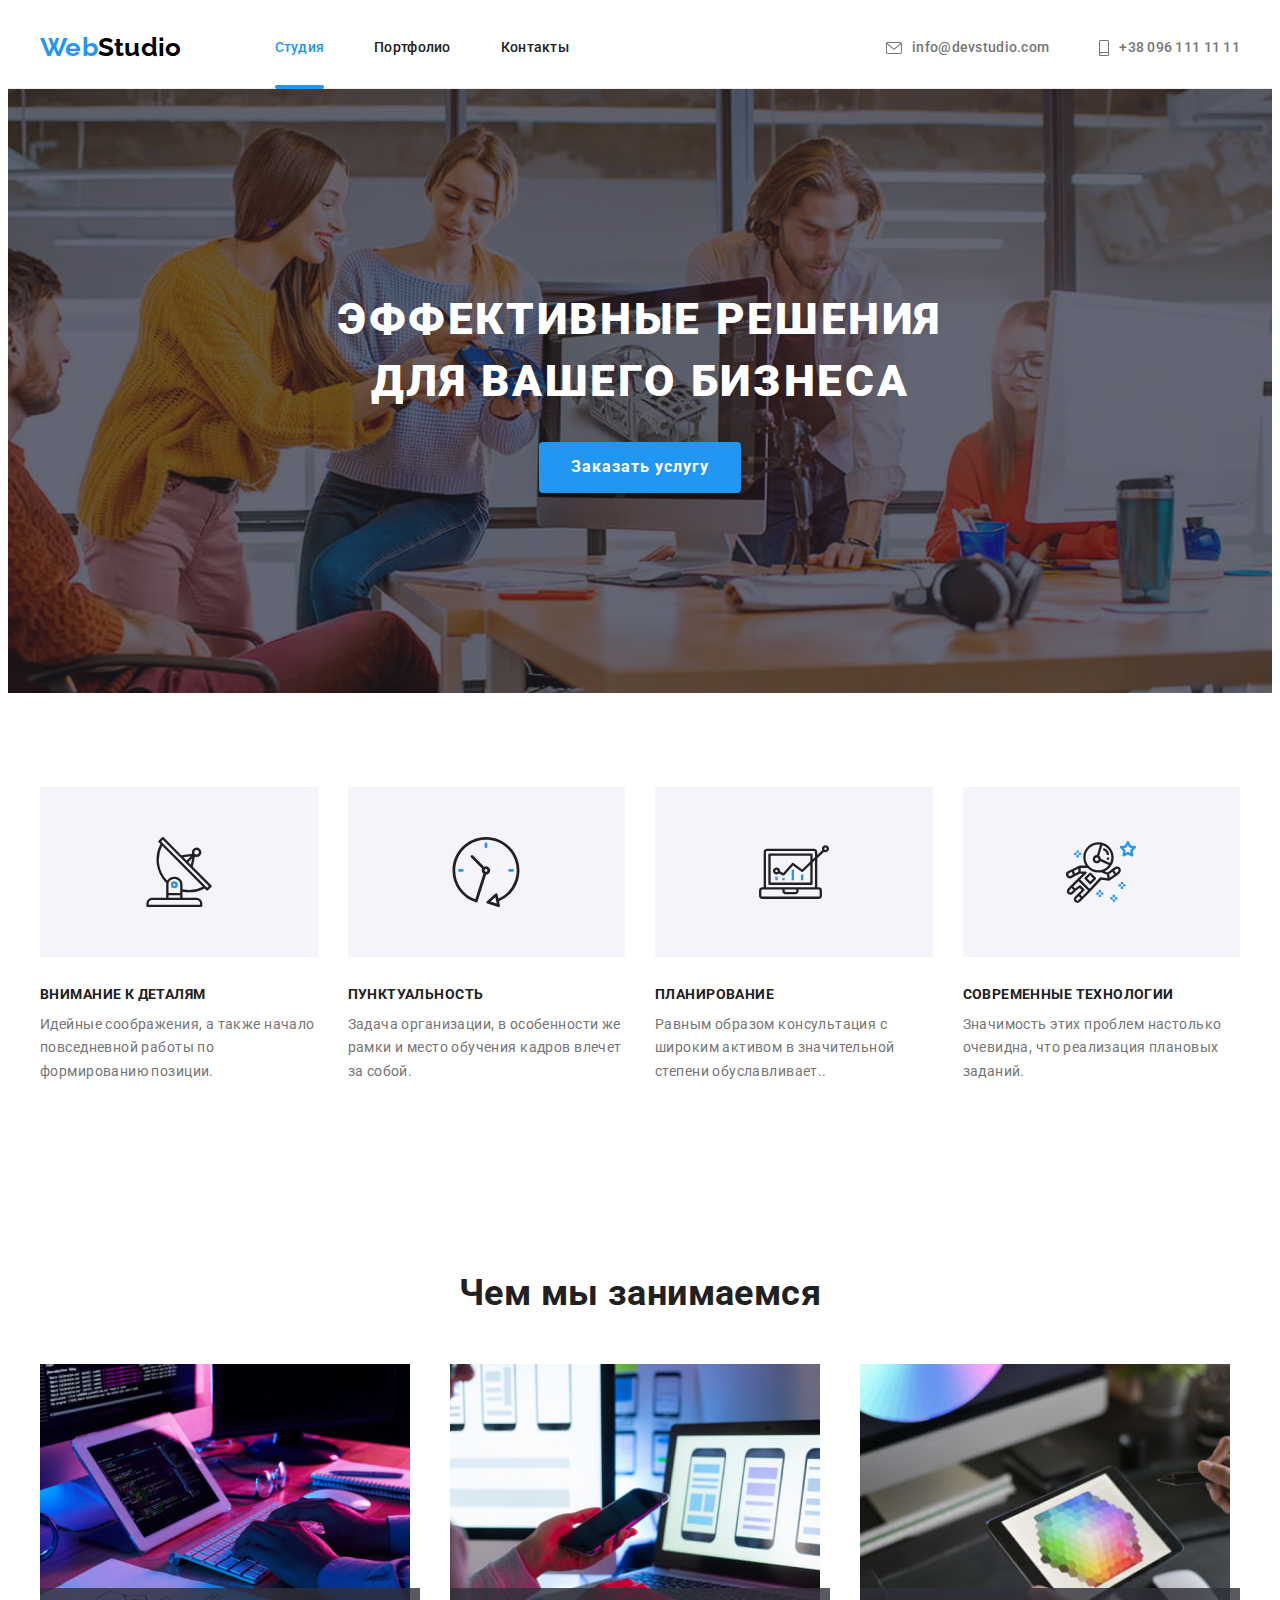
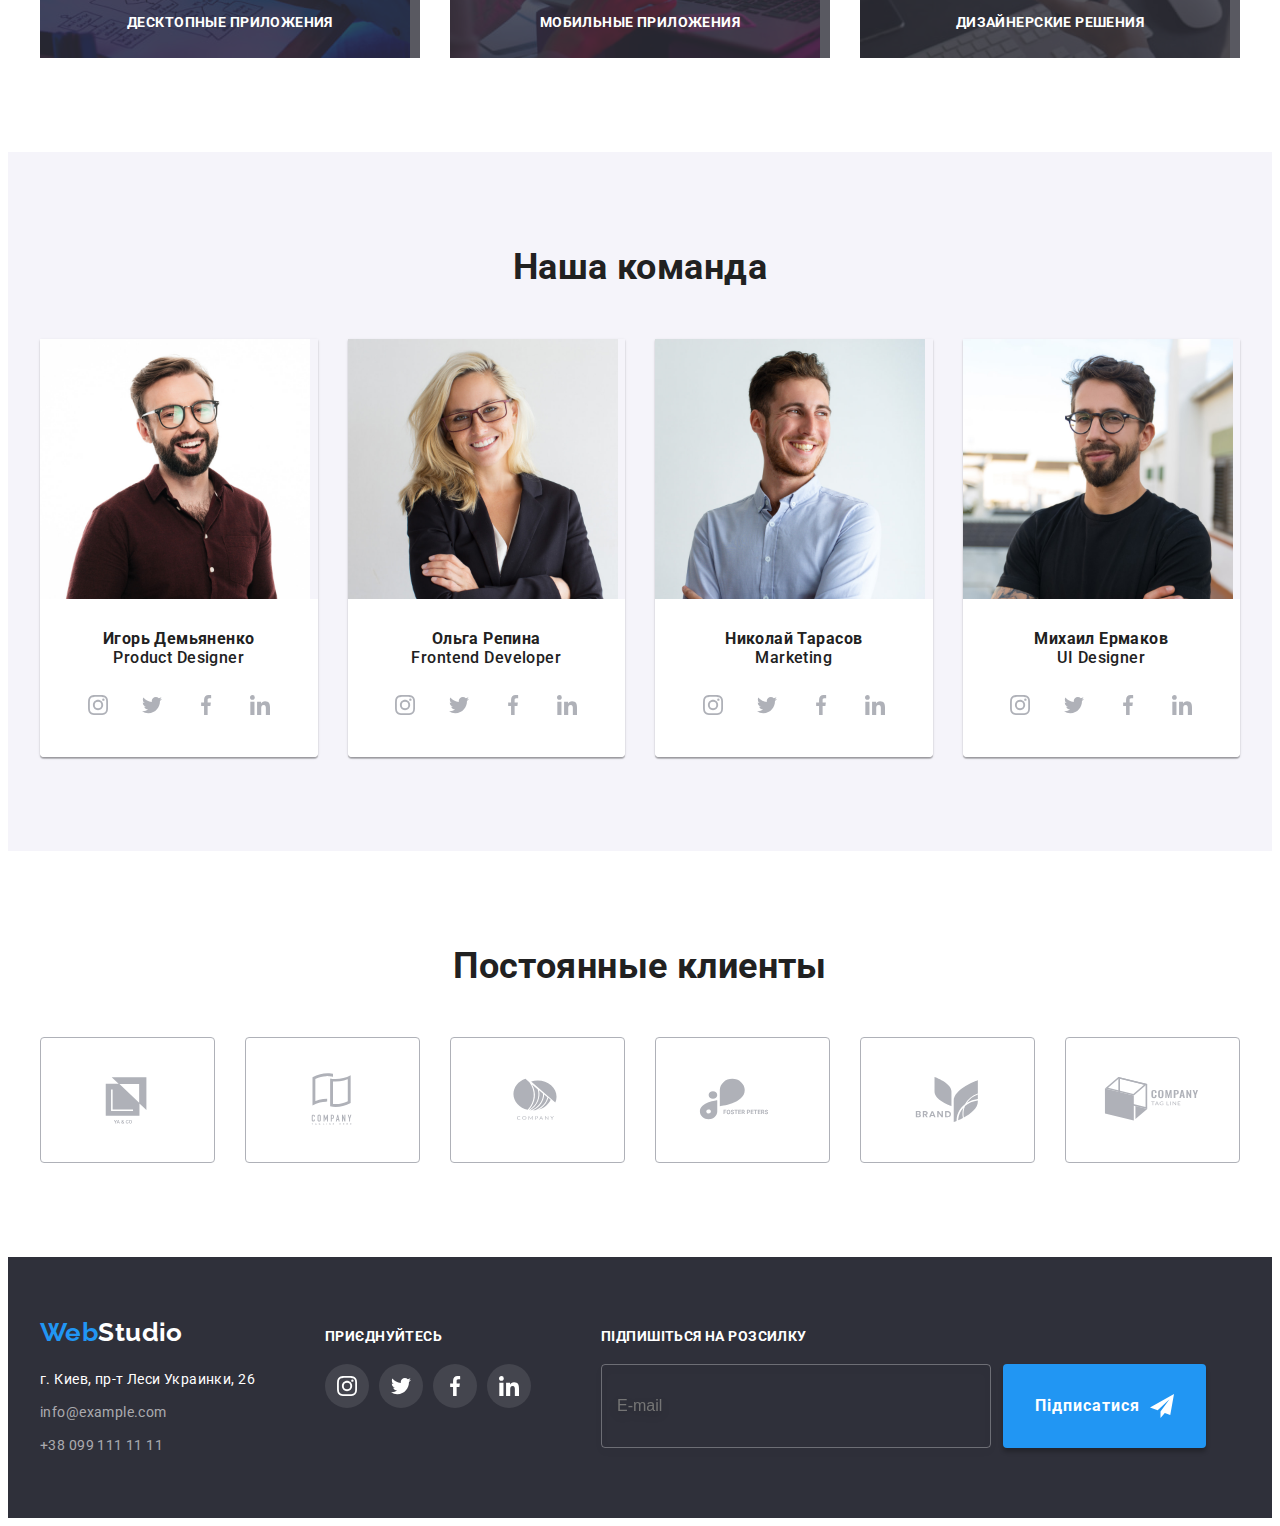
==== commit 14532eb1: "main.min.css" ====
--- a/index.html
+++ b/index.html
@@ -7,7 +7,7 @@
 <link href="https://fonts.googleapis.com/css2?family=Raleway:wght@700&family=Roboto:wght@400;500;700;900&display=swap" rel="stylesheet"/>
 <link rel="stylesheet" href="https://cdnjs.cloudflare.com/ajax/libs/modern-normalize/1.1.0/modern-normalize.min.css" integrity="sha512-wpPYUAdjBVSE4KJnH1VR1HeZfpl1ub8YT/NKx4PuQ5NmX2tKuGu6U/JRp5y+Y8XG2tV+wKQpNHVUX03MfMFn9Q==" crossorigin="anonymous" referrerpolicy="no-referrer" />
  
-<link rel="stylesheet" href="css/main.min.css"/>
+<link rel="stylesheet" href="./css/main.min.css"/>
 <!--<link rel="stylesheet" href="css/styles.css"/>-->
 
     <title>Веб-студия</title>
--- a/css/main.min.css
+++ b/css/main.min.css
@@ -1 +1 @@
-:root{--card-item: 4;--card-set-gap: 30px}.visuaaly-hidden{position:absolute;white-space:nowrap;width:1px;height:1px;overflow:hidden;border:0;padding:0;clip:rect(0 0 0 0);-webkit-clip-path:inset(50%);clip-path:inset(50%);margin:-1px}body{color:#757575;font-family:"Roboto",sans-serif;font-style:normal;font-size:14px;letter-spacing:.03em;line-height:1.71}.no-scroll{overflow:hidden}h1,h2,h3,h4,p{margin:0}ul,ol{padding:0;margin:0}img{display:block;max-width:100%;height:auto}.link{text-decoration:none;color:currentColor}.list{list-style:none}.hero-button{min-width:200px;display:-webkit-box;display:-ms-flexbox;display:flex;-webkit-box-pack:center;-ms-flex-pack:center;justify-content:center;-webkit-box-align:center;-ms-flex-align:center;align-items:center;margin:0 auto;cursor:pointer;color:#fff;background-color:#2196f3;font-family:inherit;font-weight:700;font-size:16px;line-height:1.9;letter-spacing:.06em;border-radius:4px;-webkit-box-shadow:0px 4px 4px 0px rgba(0,0,0,.25);box-shadow:0px 4px 4px 0px rgba(0,0,0,.25);border:none;padding:10px 32px;-webkit-transition-property:color,background-color;transition-property:color,background-color;-webkit-transition-duration:250ms;transition-duration:250ms;-webkit-transition-timing-function:cubic-bezier(0.4, 0, 0.2, 1);transition-timing-function:cubic-bezier(0.4, 0, 0.2, 1)}.hero-button:hover,.hero-button:focus{background-color:#188ce8}.select-button{cursor:pointer;font-family:inherit;background-color:#f5f4fa;color:#212121;border:none;font-weight:500;font-size:16px;line-height:1.6;border-radius:4px;padding:6px 22px;-webkit-transition-property:color,background-color,-webkit-box-shadow;transition-property:color,background-color,-webkit-box-shadow;transition-property:color,background-color,box-shadow;transition-property:color,background-color,box-shadow,-webkit-box-shadow;-webkit-transition-duration:250ms;transition-duration:250ms;-webkit-transition-timing-function:cubic-bezier(0.4, 0, 0.2, 1);transition-timing-function:cubic-bezier(0.4, 0, 0.2, 1)}.select-button:hover,.select-button:focus{background-color:#2196f3;color:#fff}.select-list{display:-webkit-box;display:-ms-flexbox;display:flex;-webkit-box-pack:center;-ms-flex-pack:center;justify-content:center;gap:8px;margin-bottom:50px}.list.select-list{margin-bottom:50px}.select-button:hover,.select-button:focus{background-color:#2196f3;color:#fff;-webkit-box-shadow:0px 3px 1px rgba(0,0,0,.1),0px 1px 2px rgba(0,0,0,.08),0px 2px 2px rgba(0,0,0,.12);box-shadow:0px 3px 1px rgba(0,0,0,.1),0px 1px 2px rgba(0,0,0,.08),0px 2px 2px rgba(0,0,0,.12)}.card-set{display:-webkit-box;display:-ms-flexbox;display:flex;-ms-flex-wrap:wrap;flex-wrap:wrap;margin-top:calc(-1*var(--card-set-gap));margin-left:calc(-1*var(--card-set-gap))}.card-item{-ms-flex-preferred-size:calc(100%/var(--card-item) - var(--card-set-gap));flex-basis:calc(100%/var(--card-item) - var(--card-set-gap));margin-left:var(--card-set-gap);margin-top:var(--card-set-gap)}.container{width:1200px;padding-left:15px;padding-right:15px;margin-left:auto;margin-right:auto}.footer.social-link-icon{fill:#fff}.logo{color:#2196f3;font-family:"Raleway",cursive;font-weight:700;font-size:26px;line-height:1.2;text-decoration:none;display:-webkit-box;display:-ms-flexbox;display:flex}.header .logo{margin-right:93px}.dark-logo{color:#000}.white{color:#fff}.register-checkbox:checked+.register-icon .register-icon-uncheck{opacity:1;-webkit-transition:opacity 500ms ease-out,visibility 500ms ease-out;transition:opacity 500ms ease-out,visibility 500ms ease-out}.register-icon-uncheck{-webkit-transition:fill 250ms cubic-bezier(0.4, 0, 0.2, 1);transition:fill 250ms cubic-bezier(0.4, 0, 0.2, 1)}.register-icon-check{opacity:0;visibility:hidden;-webkit-transition:opacity 500ms ease-out,visibility 500ms ease-out;transition:opacity 500ms ease-out,visibility 500ms ease-out}.register-checkbox:checked+.register-icon .register-icon-check{opacity:1;visibility:visible}.register-checkbox:hover+.register-icon .register-icon-uncheck,.register-checkbox:focus+.register-icon .register-icon-uncheck{fill:#2196f3}.close-btn:hover .modal-btn-icon,.close-btn:focus .modal-btn-icon{fill:#2196f3}.register-form-agreement-link{color:#2196f3}.backdrop.is-hidden{opacity:0;visibility:hidden;pointer-events:none}.backdrop{position:fixed;top:0;left:0;z-index:1000;display:-webkit-box;display:-ms-flexbox;display:flex;-webkit-box-align:center;-ms-flex-align:center;align-items:center;-webkit-box-pack:center;-ms-flex-pack:center;justify-content:center;width:100%;height:100%;background-color:rgba(0,0,0,.2);opacity:1;visibility:visible;pointer-events:initial;-webkit-transition:opacity 500ms ease-out,visibility 500ms ease-out;transition:opacity 500ms ease-out,visibility 500ms ease-out}.modal{position:relative;width:528px;height:581px;padding:40px;background-color:#fff;-webkit-box-shadow:0px 1px 3px rgba(0,0,0,.12),0px 1px 1px rgba(0,0,0,.14),0px 2px 1px rgba(0,0,0,.2);box-shadow:0px 1px 3px rgba(0,0,0,.12),0px 1px 1px rgba(0,0,0,.14),0px 2px 1px rgba(0,0,0,.2);border-radius:4px;-webkit-transition:-webkit-transform 500ms ease-out;transition:-webkit-transform 500ms ease-out;transition:transform 500ms ease-out;transition:transform 500ms ease-out, -webkit-transform 500ms ease-out}.backdrop.is-hidden .modal{-webkit-transform:scale(0);transform:scale(0)}.close-btn{position:absolute;top:8px;right:8px;display:-webkit-box;display:-ms-flexbox;display:flex;-webkit-box-pack:center;-ms-flex-pack:center;justify-content:center;-webkit-box-align:center;-ms-flex-align:center;align-items:center;width:30px;height:30px;padding:0;border-radius:50%;border:1px solid rgba(0,0,0,.1);background-color:rgba(0,0,0,0);cursor:pointer}.backdrop.is-hidden{opacity:0;visibility:hidden;pointer-events:none}.register-form-title{font-weight:700;line-height:1.15;text-align:center;color:#212121;margin-bottom:12px;font-size:20px}.form-label{font-size:12px;line-height:1.1666666667;letter-spacing:.01em;color:#757575;-webkit-box-orient:vertical;-webkit-box-direction:normal;-ms-flex-direction:column;flex-direction:column;gap:4px;margin-bottom:10px;display:-webkit-box;display:-ms-flexbox;display:flex}.form-fild{position:relative}.form-input{height:40px;width:100%;padding-left:42px;border-radius:4px;border:1px solid rgba(33,33,33,.2);outline:none;cursor:pointer;-webkit-transition-property:border;transition-property:border;-webkit-transition-duration:250ms;transition-duration:250ms;-webkit-transition-timing-function:cubic-bezier(0.4, 0, 0.2, 1);transition-timing-function:cubic-bezier(0.4, 0, 0.2, 1)}.form-input:hover,.form-input:focus{border:1px solid #2196f3}.form-input:hover+.form-icon,.form-input:focus+.form-icon{fill:#2196f3}.form-fild:hover input,.form-fild:focus input{border:1px solid #2196f3}.form-fild:focus-within .form-icon,.form-fild:hover .form-icon{fill:#2196f3}.form-icon{position:absolute;top:50%;left:16px;-webkit-transform:translateY(-50%);transform:translateY(-50%);-webkit-transition:fill 250ms cubic-bezier(0.4, 0, 0.2, 1);transition:fill 250ms cubic-bezier(0.4, 0, 0.2, 1)}.test{margin-bottom:20px}.form-fild-comment textarea{resize:none;width:100%;height:120px;border:1px solid rgba(33,33,33,.2);border-radius:4px}.form-fild-comment{display:-webkit-box;display:-ms-flexbox;display:flex;-webkit-box-orient:vertical;-webkit-box-direction:normal;-ms-flex-direction:column;flex-direction:column;text-align:left;-webkit-transition-property:border;transition-property:border;-webkit-transition-duration:250ms;transition-duration:250ms;-webkit-transition-timing-function:cubic-bezier(0.4, 0, 0.2, 1);transition-timing-function:cubic-bezier(0.4, 0, 0.2, 1)}.form-fild-comment:focus .call-back-comment,.form-fild-comment:hover .call-back-comment{border:1px solid #2196f3}.call-back-comment{padding:12px 16px}.form-fild-comment textarea::-webkit-input-placeholder{font-style:normal;font-weight:400;font-size:12px;line-height:1.16;letter-spacing:.01em;color:rgba(117,117,117,.5)}.form-fild-comment textarea::-moz-placeholder{font-style:normal;font-weight:400;font-size:12px;line-height:1.16;letter-spacing:.01em;color:rgba(117,117,117,.5)}.form-fild-comment textarea:-ms-input-placeholder{font-style:normal;font-weight:400;font-size:12px;line-height:1.16;letter-spacing:.01em;color:rgba(117,117,117,.5)}.form-fild-comment textarea::-ms-input-placeholder{font-style:normal;font-weight:400;font-size:12px;line-height:1.16;letter-spacing:.01em;color:rgba(117,117,117,.5)}.form-fild-comment textarea::placeholder{font-style:normal;font-weight:400;font-size:12px;line-height:1.16;letter-spacing:.01em;color:rgba(117,117,117,.5)}.register-form-agreement{display:-webkit-box;display:-ms-flexbox;display:flex;-webkit-box-align:center;-ms-flex-align:center;align-items:center;-webkit-box-pack:center;-ms-flex-pack:center;justify-content:center;gap:8px;margin-bottom:30px;cursor:pointer}.section{padding-top:94px;padding-bottom:94px}.nav{display:-webkit-box;display:-ms-flexbox;display:flex;-webkit-box-align:center;-ms-flex-align:center;align-items:center;color:#212121}.nav__list{display:-webkit-box;display:-ms-flexbox;display:flex;-webkit-box-align:center;-ms-flex-align:center;align-items:center;gap:50px}.nav__item{position:relative}.nav__link,.contact__link{display:-webkit-box;display:-ms-flexbox;display:flex;-webkit-box-align:center;-ms-flex-align:center;align-items:center;padding-top:32px;padding-bottom:32px;-webkit-transition:color 250ms cubic-bezier(0.4, 0, 0.2, 1);transition:color 250ms cubic-bezier(0.4, 0, 0.2, 1)}.nav__link--active{position:relative;color:#2196f3}.nav__link.nav__link--active::after{position:absolute;bottom:-1px;left:0;content:"";width:100%;height:4px;border-radius:2px;background-color:#2196f3}.nav__link.list{color:#212121}.nav__link .link:hover,.nav__link .link:focus{color:#2196f3}.contact-list{display:-webkit-box;display:-ms-flexbox;display:flex;-webkit-box-align:center;-ms-flex-align:center;align-items:center;gap:50px;margin-left:auto}.icon{fill:currentColor;margin-right:10px}.contact__link:hover,.contact__link:focus,.nav__link:hover,.nav__link:focus{color:#2196f3}.social-list{display:-webkit-box;display:-ms-flexbox;display:flex;-webkit-box-align:center;-ms-flex-align:center;align-items:center;-webkit-box-pack:center;-ms-flex-pack:center;justify-content:center;gap:10px}.social-link-icon{display:-webkit-box;display:-ms-flexbox;display:flex;-webkit-box-pack:center;-ms-flex-pack:center;justify-content:center;-webkit-box-align:center;-ms-flex-align:center;align-items:center;border-radius:50%;background-color:rgba(255,255,255,.1);width:44px;height:44px;-webkit-transition-property:background-color;transition-property:background-color;-webkit-transition-duration:250ms;transition-duration:250ms;-webkit-transition-timing-function:cubic-bezier(0.4, 0, 0.2, 1);transition-timing-function:cubic-bezier(0.4, 0, 0.2, 1)}.footer .social-icon{fill:#fff}.social-icon{fill:#afb1b8;-webkit-transition-property:fill;transition-property:fill;-webkit-transition-duration:250ms;transition-duration:250ms;-webkit-transition-timing-function:cubic-bezier(0.4, 0, 0.2, 1);transition-timing-function:cubic-bezier(0.4, 0, 0.2, 1)}.social-link-icon:hover .social-icon,.social-link-icon:focus .social-icon{fill:#fff}.social-link-icon:hover,.social-link-icon:focus{background-color:#2196f3}.section-title{font-weight:700;font-size:36px;line-height:1.17;text-align:center;color:#212121;margin-bottom:50px}.footer-social-title{font-style:normal;font-weight:700;font-size:14px;line-height:1.14;letter-spacing:.03em;text-transform:uppercase;color:#fff;margin-bottom:20px}.header{font-weight:500;line-height:1.14;letter-spacing:.02em;border-bottom:1px solid #ececec}.header-container{display:-webkit-box;display:-ms-flexbox;display:flex;-webkit-box-align:center;-ms-flex-align:center;align-items:center}.we-do__container{padding-top:0}.we-do-list{--card-item: 3}.we-do-list__item{position:relative}.we-do-list__text{position:absolute;z-index:1;bottom:0;left:0;right:0;display:-webkit-box;display:-ms-flexbox;display:flex;-webkit-box-align:center;-ms-flex-align:center;align-items:center;-webkit-box-pack:center;-ms-flex-pack:center;justify-content:center;height:70px;padding-right:24px;padding-left:24px;background-color:rgba(47,48,58,.8)}.we-do-list__title{line-height:1.14;font-weight:700;text-align:center;text-transform:uppercase;color:#fff}.about-card-icon{background-color:#f5f4fa;margin-bottom:30px;height:120px;border:none;padding:25px;display:-webkit-box;display:-ms-flexbox;display:flex;-webkit-box-align:center;-ms-flex-align:center;align-items:center;-webkit-box-pack:center;-ms-flex-pack:center;justify-content:center}.about-title{font-weight:700;font-size:14px;line-height:1.14;text-transform:uppercase;color:#212121;margin-bottom:10px}.about-text{font-weight:400;letter-spacing:.03em;line-height:1.7}.card-text{font-size:16px;line-height:1.88}.card-heading{font-style:normal;font-weight:700;font-size:18px;line-height:2;letter-spacing:.06em;color:#212121;margin-bottom:4px}.card-content{padding:20px 24px;border:1px solid #eee;border-top:none}.clients-list{--card-item: 6}.clients-link{cursor:pointer;display:-webkit-box;display:-ms-flexbox;display:flex;-webkit-box-pack:center;-ms-flex-pack:center;justify-content:center;-webkit-box-align:center;-ms-flex-align:center;align-items:center;height:92px;padding:16px;border:1px solid #afb1b8;fill:#afb1b8;border-radius:4px;-webkit-transition-property:border,fill;transition-property:border,fill;-webkit-transition-duration:250ms;transition-duration:250ms;-webkit-transition-timing-function:cubic-bezier(0.4, 0, 0.2, 1);transition-timing-function:cubic-bezier(0.4, 0, 0.2, 1)}.clients-link:hover,.clients-link:focus{border:1px solid #2196f3;fill:#2196f3}.footer{padding-top:60px;padding-bottom:60px;background-color:#2f303a}.footer-container{display:-webkit-box;display:-ms-flexbox;display:flex;-webkit-box-align:baseline;-ms-flex-align:baseline;align-items:baseline;gap:70px}.footer .logo{margin-bottom:20px}.address{font-style:inherit}.address-list{display:-webkit-box;display:-ms-flexbox;display:flex;gap:9px;-webkit-box-orient:vertical;-webkit-box-direction:normal;-ms-flex-direction:column;flex-direction:column}.address .link{-webkit-transition-property:color;transition-property:color;-webkit-transition-duration:250ms;transition-duration:250ms;-webkit-transition-timing-function:cubic-bezier(0.4, 0, 0.2, 1);transition-timing-function:cubic-bezier(0.4, 0, 0.2, 1)}.address-link{color:rgba(255,255,255,.6)}.street{color:#fff}.address .link:hover,.address .link:focus{color:#2196f3}.footer-submit-form{display:-webkit-box;display:-ms-flexbox;display:flex}.footer-submit-form input{width:358px;height:50px;margin-right:12px;padding:16px 15px;font-size:16px;background-color:rgba(0,0,0,0);border:1px solid rgba(255,255,255,.3);-webkit-filter:drop-shadow(0px 4px 4px rgba(0, 0, 0, 0.15));filter:drop-shadow(0px 4px 4px rgba(0, 0, 0, 0.15));border-radius:4px;color:#fff}.subscribe-title{font-style:normal;font-weight:700;font-size:14px;line-height:16px;letter-spacing:.03em;text-transform:uppercase;color:#fff;margin-bottom:20px}.button-submit{background:#2196f3;-webkit-box-shadow:0px 4px 4px;box-shadow:0px 4px 4px;border-radius:4px;border:none}.span-subscribe{margin-right:10px}.header{font-weight:500;line-height:1.14;letter-spacing:.02em;border-bottom:1px solid #ececec}.header-container{display:-webkit-box;display:-ms-flexbox;display:flex;-webkit-box-align:center;-ms-flex-align:center;align-items:center}.hero{max-width:1600px;margin-left:auto;margin-right:auto;display:-webkit-box;display:-ms-flexbox;display:flex;background-color:#2f303a;padding-top:200px;padding-bottom:200px;text-align:center;background-image:-webkit-gradient(linear, left top, right top, from(rgba(47, 48, 58, 0.4)), to(rgba(47, 48, 58, 0.4))),url(../images/header-photo.jpg);background-image:linear-gradient(to right, rgba(47, 48, 58, 0.4), rgba(47, 48, 58, 0.4)),url(../images/header-photo.jpg);background-repeat:no-repeat;background-position:center;background-size:cover}.hero-title{color:#fff;font-weight:900;font-size:44px;text-transform:uppercase;line-height:1.4;text-align:center;letter-spacing:.06em;max-width:696px;margin-left:auto;margin-right:auto;margin-bottom:30px}.portfolio-link{display:-webkit-box;display:-ms-flexbox;display:flex;-webkit-box-orient:vertical;-webkit-box-direction:normal;-ms-flex-direction:column;flex-direction:column;-webkit-transition-property:-webkit-box-shadow;transition-property:-webkit-box-shadow;transition-property:box-shadow;transition-property:box-shadow, -webkit-box-shadow;-webkit-transition-duration:250ms;transition-duration:250ms;-webkit-transition-timing-function:cubic-bezier(0.4, 0, 0.2, 1);transition-timing-function:cubic-bezier(0.4, 0, 0.2, 1)}.portfolio-link:hover,.portfolio-link:focus{-webkit-box-shadow:0px 1px 1px rgba(0,0,0,.12),0px 4px 4px rgba(0,0,0,.06),1px 4px 6px rgba(0,0,0,.16);box-shadow:0px 1px 1px rgba(0,0,0,.12),0px 4px 4px rgba(0,0,0,.06),1px 4px 6px rgba(0,0,0,.16)}.portfolio-list{--card-item: 3}.portfolio-background{position:relative;overflow:hidden;-webkit-transition-duration:250ms;transition-duration:250ms;-webkit-transition-timing-function:cubic-bezier(0.4, 0, 0.2, 1);transition-timing-function:cubic-bezier(0.4, 0, 0.2, 1)}.overlay{position:absolute;top:0;left:0;display:-webkit-box;display:-ms-flexbox;display:flex;-webkit-box-align:center;-ms-flex-align:center;align-items:center;-webkit-box-pack:center;-ms-flex-pack:center;justify-content:center;width:100%;height:100%;line-height:1.6;font-size:18px;color:#fff;padding:63px 24px;-webkit-transform:translateY(100%);transform:translateY(100%);background-color:rgba(33,150,243,.9);-webkit-transition:-webkit-transform 500ms ease-in-out;transition:-webkit-transform 500ms ease-in-out;transition:transform 500ms ease-in-out;transition:transform 500ms ease-in-out, -webkit-transform 500ms ease-in-out}.portfolio-link:hover .overlay,.portfolio-link:focus .overlay{-webkit-transform:translateY(0%);transform:translateY(0%)}.team{background-color:#f5f4fa}.team-list__item{-webkit-box-shadow:0px 1px 3px rgba(0,0,0,.12),0px 1px 1px rgba(0,0,0,.14),0px 2px 1px rgba(0,0,0,.2);box-shadow:0px 1px 3px rgba(0,0,0,.12),0px 1px 1px rgba(0,0,0,.14),0px 2px 1px rgba(0,0,0,.2);border-radius:0px 0px 4px 4px}.team__content{-webkit-box-align:center;-ms-flex-align:center;align-items:center;background-color:#fff;padding:30px}.team__specialist,.team__title{font-size:16px;line-height:1.2;text-align:center}.team__specialist{margin-bottom:16px}.team__content{font-weight:500;letter-spacing:.03em;color:#212121;margin-bottom:10px;border-radius:0px 0px 4px 4px;margin:0}/*# sourceMappingURL=main.min.css.map */+:root{--card-item: 4;--card-set-gap: 30px}.visually-hidden{position:absolute;white-space:nowrap;width:1px;height:1px;overflow:hidden;border:0;padding:0;clip:rect(0 0 0 0);-webkit-clip-path:inset(50%);clip-path:inset(50%);margin:-1px}body{color:#757575;font-family:"Roboto",sans-serif;font-style:normal;font-size:14px;letter-spacing:.03em;line-height:1.71}.no-scroll{overflow:hidden}h1,h2,h3,h4,p{margin:0}ul,ol{padding:0;margin:0}img{display:block;max-width:100%;height:auto}.link{text-decoration:none;color:currentColor}.list{list-style:none}.hero-button{min-width:200px;display:-webkit-box;display:-ms-flexbox;display:flex;-webkit-box-pack:center;-ms-flex-pack:center;justify-content:center;-webkit-box-align:center;-ms-flex-align:center;align-items:center;margin:0 auto;cursor:pointer;color:#fff;background-color:#2196f3;font-family:inherit;font-weight:700;font-size:16px;line-height:1.9;letter-spacing:.06em;border-radius:4px;-webkit-box-shadow:0px 4px 4px 0px rgba(0,0,0,.25);box-shadow:0px 4px 4px 0px rgba(0,0,0,.25);border:none;padding:10px 32px;-webkit-transition-property:color,background-color;transition-property:color,background-color;-webkit-transition-duration:250ms;transition-duration:250ms;-webkit-transition-timing-function:cubic-bezier(0.4, 0, 0.2, 1);transition-timing-function:cubic-bezier(0.4, 0, 0.2, 1)}.hero-button:hover,.hero-button:focus{background-color:#188ce8}.select-button{cursor:pointer;font-family:inherit;background-color:#f5f4fa;color:#212121;border:none;font-weight:500;font-size:16px;line-height:1.6;border-radius:4px;padding:6px 22px;-webkit-transition-property:color,background-color,-webkit-box-shadow;transition-property:color,background-color,-webkit-box-shadow;transition-property:color,background-color,box-shadow;transition-property:color,background-color,box-shadow,-webkit-box-shadow;-webkit-transition-duration:250ms;transition-duration:250ms;-webkit-transition-timing-function:cubic-bezier(0.4, 0, 0.2, 1);transition-timing-function:cubic-bezier(0.4, 0, 0.2, 1)}.select-button:hover,.select-button:focus{background-color:#2196f3;color:#fff}.select-list{display:-webkit-box;display:-ms-flexbox;display:flex;-webkit-box-pack:center;-ms-flex-pack:center;justify-content:center;gap:8px;margin-bottom:50px}.list.select-list{margin-bottom:50px}.select-button:hover,.select-button:focus{background-color:#2196f3;color:#fff;-webkit-box-shadow:0px 3px 1px rgba(0,0,0,.1),0px 1px 2px rgba(0,0,0,.08),0px 2px 2px rgba(0,0,0,.12);box-shadow:0px 3px 1px rgba(0,0,0,.1),0px 1px 2px rgba(0,0,0,.08),0px 2px 2px rgba(0,0,0,.12)}.card-set{display:-webkit-box;display:-ms-flexbox;display:flex;-ms-flex-wrap:wrap;flex-wrap:wrap;margin-top:calc(-1*var(--card-set-gap));margin-left:calc(-1*var(--card-set-gap))}.card-item{-ms-flex-preferred-size:calc(100%/var(--card-item) - var(--card-set-gap));flex-basis:calc(100%/var(--card-item) - var(--card-set-gap));margin-left:var(--card-set-gap);margin-top:var(--card-set-gap)}.container{width:1200px;padding-left:15px;padding-right:15px;margin-left:auto;margin-right:auto}.footer.social-link-icon{fill:#fff}.logo{color:#2196f3;font-family:"Raleway",cursive;font-weight:700;font-size:26px;line-height:1.2;text-decoration:none;display:-webkit-box;display:-ms-flexbox;display:flex}.header .logo{margin-right:93px}.dark-logo{color:#000}.white{color:#fff}.register-checkbox:checked+.register-icon .register-icon-uncheck{opacity:1;-webkit-transition:opacity 500ms ease-out,visibility 500ms ease-out;transition:opacity 500ms ease-out,visibility 500ms ease-out}.register-icon-uncheck{-webkit-transition:fill 250ms cubic-bezier(0.4, 0, 0.2, 1);transition:fill 250ms cubic-bezier(0.4, 0, 0.2, 1)}.register-icon-check{opacity:0;visibility:hidden;-webkit-transition:opacity 500ms ease-out,visibility 500ms ease-out;transition:opacity 500ms ease-out,visibility 500ms ease-out}.register-checkbox:checked+.register-icon .register-icon-check{opacity:1;visibility:visible}.register-checkbox:hover+.register-icon .register-icon-uncheck,.register-checkbox:focus+.register-icon .register-icon-uncheck{fill:#2196f3}.close-btn:hover .modal-btn-icon,.close-btn:focus .modal-btn-icon{fill:#2196f3}.register-form-agreement-link{color:#2196f3}.backdrop.is-hidden{opacity:0;visibility:hidden;pointer-events:none}.backdrop{position:fixed;top:0;left:0;z-index:1000;display:-webkit-box;display:-ms-flexbox;display:flex;-webkit-box-align:center;-ms-flex-align:center;align-items:center;-webkit-box-pack:center;-ms-flex-pack:center;justify-content:center;width:100%;height:100%;background-color:rgba(0,0,0,.2);opacity:1;visibility:visible;pointer-events:initial;-webkit-transition:opacity 500ms ease-out,visibility 500ms ease-out;transition:opacity 500ms ease-out,visibility 500ms ease-out}.modal{position:relative;width:528px;height:581px;padding:40px;background-color:#fff;-webkit-box-shadow:0px 1px 3px rgba(0,0,0,.12),0px 1px 1px rgba(0,0,0,.14),0px 2px 1px rgba(0,0,0,.2);box-shadow:0px 1px 3px rgba(0,0,0,.12),0px 1px 1px rgba(0,0,0,.14),0px 2px 1px rgba(0,0,0,.2);border-radius:4px;-webkit-transition:-webkit-transform 500ms ease-out;transition:-webkit-transform 500ms ease-out;transition:transform 500ms ease-out;transition:transform 500ms ease-out, -webkit-transform 500ms ease-out}.backdrop.is-hidden .modal{-webkit-transform:scale(0);transform:scale(0)}.close-btn{position:absolute;top:8px;right:8px;display:-webkit-box;display:-ms-flexbox;display:flex;-webkit-box-pack:center;-ms-flex-pack:center;justify-content:center;-webkit-box-align:center;-ms-flex-align:center;align-items:center;width:30px;height:30px;padding:0;border-radius:50%;border:1px solid rgba(0,0,0,.1);background-color:rgba(0,0,0,0);cursor:pointer}.backdrop.is-hidden{opacity:0;visibility:hidden;pointer-events:none}.register-form-title{font-weight:700;line-height:1.15;text-align:center;color:#212121;margin-bottom:12px;font-size:20px}.form-label{font-size:12px;line-height:1.1666666667;letter-spacing:.01em;color:#757575;-webkit-box-orient:vertical;-webkit-box-direction:normal;-ms-flex-direction:column;flex-direction:column;gap:4px;margin-bottom:10px;display:-webkit-box;display:-ms-flexbox;display:flex}.form-fild{position:relative}.form-input{height:40px;width:100%;padding-left:42px;border-radius:4px;border:1px solid rgba(33,33,33,.2);outline:none;cursor:pointer;-webkit-transition-property:border;transition-property:border;-webkit-transition-duration:250ms;transition-duration:250ms;-webkit-transition-timing-function:cubic-bezier(0.4, 0, 0.2, 1);transition-timing-function:cubic-bezier(0.4, 0, 0.2, 1)}.form-input:hover,.form-input:focus{border:1px solid #2196f3}.form-input:hover+.form-icon,.form-input:focus+.form-icon{fill:#2196f3}.form-fild:hover input,.form-fild:focus input{border:1px solid #2196f3}.form-fild:focus-within .form-icon,.form-fild:hover .form-icon{fill:#2196f3}.form-icon{position:absolute;top:50%;left:16px;-webkit-transform:translateY(-50%);transform:translateY(-50%);-webkit-transition:fill 250ms cubic-bezier(0.4, 0, 0.2, 1);transition:fill 250ms cubic-bezier(0.4, 0, 0.2, 1)}.test{margin-bottom:20px}.form-fild-comment textarea{resize:none;width:100%;height:120px;border:1px solid rgba(33,33,33,.2);border-radius:4px}.form-fild-comment{display:-webkit-box;display:-ms-flexbox;display:flex;-webkit-box-orient:vertical;-webkit-box-direction:normal;-ms-flex-direction:column;flex-direction:column;text-align:left;-webkit-transition-property:border;transition-property:border;-webkit-transition-duration:250ms;transition-duration:250ms;-webkit-transition-timing-function:cubic-bezier(0.4, 0, 0.2, 1);transition-timing-function:cubic-bezier(0.4, 0, 0.2, 1)}.form-fild-comment:focus .call-back-comment,.form-fild-comment:hover .call-back-comment{border:1px solid #2196f3}.call-back-comment{padding:12px 16px}.form-fild-comment textarea::-webkit-input-placeholder{font-style:normal;font-weight:400;font-size:12px;line-height:1.16;letter-spacing:.01em;color:rgba(117,117,117,.5)}.form-fild-comment textarea::-moz-placeholder{font-style:normal;font-weight:400;font-size:12px;line-height:1.16;letter-spacing:.01em;color:rgba(117,117,117,.5)}.form-fild-comment textarea:-ms-input-placeholder{font-style:normal;font-weight:400;font-size:12px;line-height:1.16;letter-spacing:.01em;color:rgba(117,117,117,.5)}.form-fild-comment textarea::-ms-input-placeholder{font-style:normal;font-weight:400;font-size:12px;line-height:1.16;letter-spacing:.01em;color:rgba(117,117,117,.5)}.form-fild-comment textarea::placeholder{font-style:normal;font-weight:400;font-size:12px;line-height:1.16;letter-spacing:.01em;color:rgba(117,117,117,.5)}.register-form-agreement{display:-webkit-box;display:-ms-flexbox;display:flex;-webkit-box-align:center;-ms-flex-align:center;align-items:center;-webkit-box-pack:center;-ms-flex-pack:center;justify-content:center;gap:8px;margin-bottom:30px;cursor:pointer}.section{padding-top:94px;padding-bottom:94px}.nav{display:-webkit-box;display:-ms-flexbox;display:flex;-webkit-box-align:center;-ms-flex-align:center;align-items:center;color:#212121}.nav__list{display:-webkit-box;display:-ms-flexbox;display:flex;-webkit-box-align:center;-ms-flex-align:center;align-items:center;gap:50px}.nav__item{position:relative}.nav__link,.contact__link{display:-webkit-box;display:-ms-flexbox;display:flex;-webkit-box-align:center;-ms-flex-align:center;align-items:center;padding-top:32px;padding-bottom:32px;-webkit-transition:color 250ms cubic-bezier(0.4, 0, 0.2, 1);transition:color 250ms cubic-bezier(0.4, 0, 0.2, 1)}.nav__link--active{position:relative;color:#2196f3}.nav__link.nav__link--active::after{position:absolute;bottom:-1px;left:0;content:"";width:100%;height:4px;border-radius:2px;background-color:#2196f3}.nav__link.list{color:#212121}.nav__link .link:hover,.nav__link .link:focus{color:#2196f3}.contact-list{display:-webkit-box;display:-ms-flexbox;display:flex;-webkit-box-align:center;-ms-flex-align:center;align-items:center;gap:50px;margin-left:auto}.icon{fill:currentColor;margin-right:10px}.contact__link:hover,.contact__link:focus,.nav__link:hover,.nav__link:focus{color:#2196f3}.social-list{display:-webkit-box;display:-ms-flexbox;display:flex;-webkit-box-align:center;-ms-flex-align:center;align-items:center;-webkit-box-pack:center;-ms-flex-pack:center;justify-content:center;gap:10px}.social-link-icon{display:-webkit-box;display:-ms-flexbox;display:flex;-webkit-box-pack:center;-ms-flex-pack:center;justify-content:center;-webkit-box-align:center;-ms-flex-align:center;align-items:center;border-radius:50%;background-color:rgba(255,255,255,.1);width:44px;height:44px;-webkit-transition-property:background-color;transition-property:background-color;-webkit-transition-duration:250ms;transition-duration:250ms;-webkit-transition-timing-function:cubic-bezier(0.4, 0, 0.2, 1);transition-timing-function:cubic-bezier(0.4, 0, 0.2, 1)}.footer .social-icon{fill:#fff}.social-icon{fill:#afb1b8;-webkit-transition-property:fill;transition-property:fill;-webkit-transition-duration:250ms;transition-duration:250ms;-webkit-transition-timing-function:cubic-bezier(0.4, 0, 0.2, 1);transition-timing-function:cubic-bezier(0.4, 0, 0.2, 1)}.social-link-icon:hover .social-icon,.social-link-icon:focus .social-icon{fill:#fff}.social-link-icon:hover,.social-link-icon:focus{background-color:#2196f3}.section-title{font-weight:700;font-size:36px;line-height:1.17;text-align:center;color:#212121;margin-bottom:50px}.footer-social-title{font-style:normal;font-weight:700;font-size:14px;line-height:1.14;letter-spacing:.03em;text-transform:uppercase;color:#fff;margin-bottom:20px}.header{font-weight:500;line-height:1.14;letter-spacing:.02em;border-bottom:1px solid #ececec}.header-container{display:-webkit-box;display:-ms-flexbox;display:flex;-webkit-box-align:center;-ms-flex-align:center;align-items:center}.we-do__container{padding-top:0}.we-do-list{--card-item: 3}.we-do-list__item{position:relative}.we-do-list__text{position:absolute;z-index:1;bottom:0;left:0;right:0;display:-webkit-box;display:-ms-flexbox;display:flex;-webkit-box-align:center;-ms-flex-align:center;align-items:center;-webkit-box-pack:center;-ms-flex-pack:center;justify-content:center;height:70px;padding-right:24px;padding-left:24px;background-color:rgba(47,48,58,.8)}.we-do-list__title{line-height:1.14;font-weight:700;text-align:center;text-transform:uppercase;color:#fff}.about-card-icon{background-color:#f5f4fa;margin-bottom:30px;height:120px;border:none;padding:25px;display:-webkit-box;display:-ms-flexbox;display:flex;-webkit-box-align:center;-ms-flex-align:center;align-items:center;-webkit-box-pack:center;-ms-flex-pack:center;justify-content:center}.about-title{font-weight:700;font-size:14px;line-height:1.14;text-transform:uppercase;color:#212121;margin-bottom:10px}.about-text{font-weight:400;letter-spacing:.03em;line-height:1.7}.card-text{font-size:16px;line-height:1.88}.card-heading{font-style:normal;font-weight:700;font-size:18px;line-height:2;letter-spacing:.06em;color:#212121;margin-bottom:4px}.card-content{padding:20px 24px;border:1px solid #eee;border-top:none}.clients-list{--card-item: 6}.clients-link{cursor:pointer;display:-webkit-box;display:-ms-flexbox;display:flex;-webkit-box-pack:center;-ms-flex-pack:center;justify-content:center;-webkit-box-align:center;-ms-flex-align:center;align-items:center;height:92px;padding:16px;border:1px solid #afb1b8;fill:#afb1b8;border-radius:4px;-webkit-transition-property:border,fill;transition-property:border,fill;-webkit-transition-duration:250ms;transition-duration:250ms;-webkit-transition-timing-function:cubic-bezier(0.4, 0, 0.2, 1);transition-timing-function:cubic-bezier(0.4, 0, 0.2, 1)}.clients-link:hover,.clients-link:focus{border:1px solid #2196f3;fill:#2196f3}.footer{padding-top:60px;padding-bottom:60px;background-color:#2f303a}.footer-container{display:-webkit-box;display:-ms-flexbox;display:flex;-webkit-box-align:baseline;-ms-flex-align:baseline;align-items:baseline;gap:70px}.footer .logo{margin-bottom:20px}.address{font-style:inherit}.address-list{display:-webkit-box;display:-ms-flexbox;display:flex;gap:9px;-webkit-box-orient:vertical;-webkit-box-direction:normal;-ms-flex-direction:column;flex-direction:column}.address .link{-webkit-transition-property:color;transition-property:color;-webkit-transition-duration:250ms;transition-duration:250ms;-webkit-transition-timing-function:cubic-bezier(0.4, 0, 0.2, 1);transition-timing-function:cubic-bezier(0.4, 0, 0.2, 1)}.address-link{color:rgba(255,255,255,.6)}.street{color:#fff}.address .link:hover,.address .link:focus{color:#2196f3}.footer-submit-form{display:-webkit-box;display:-ms-flexbox;display:flex}.footer-submit-form input{width:358px;height:50px;margin-right:12px;padding:16px 15px;font-size:16px;background-color:rgba(0,0,0,0);border:1px solid rgba(255,255,255,.3);-webkit-filter:drop-shadow(0px 4px 4px rgba(0, 0, 0, 0.15));filter:drop-shadow(0px 4px 4px rgba(0, 0, 0, 0.15));border-radius:4px;color:#fff}.subscribe-title{font-style:normal;font-weight:700;font-size:14px;line-height:16px;letter-spacing:.03em;text-transform:uppercase;color:#fff;margin-bottom:20px}.button-submit{background:#2196f3;-webkit-box-shadow:0px 4px 4px;box-shadow:0px 4px 4px;border-radius:4px;border:none}.span-subscribe{margin-right:10px}.header{font-weight:500;line-height:1.14;letter-spacing:.02em;border-bottom:1px solid #ececec}.header-container{display:-webkit-box;display:-ms-flexbox;display:flex;-webkit-box-align:center;-ms-flex-align:center;align-items:center}.hero{max-width:1600px;margin-left:auto;margin-right:auto;display:-webkit-box;display:-ms-flexbox;display:flex;background-color:#2f303a;padding-top:200px;padding-bottom:200px;text-align:center;background-image:-webkit-gradient(linear, left top, right top, from(rgba(47, 48, 58, 0.4)), to(rgba(47, 48, 58, 0.4))),url(../images/header-photo.jpg);background-image:linear-gradient(to right, rgba(47, 48, 58, 0.4), rgba(47, 48, 58, 0.4)),url(../images/header-photo.jpg);background-repeat:no-repeat;background-position:center;background-size:cover}.hero-title{color:#fff;font-weight:900;font-size:44px;text-transform:uppercase;line-height:1.4;text-align:center;letter-spacing:.06em;max-width:696px;margin-left:auto;margin-right:auto;margin-bottom:30px}.portfolio-link{display:-webkit-box;display:-ms-flexbox;display:flex;-webkit-box-orient:vertical;-webkit-box-direction:normal;-ms-flex-direction:column;flex-direction:column;-webkit-transition-property:-webkit-box-shadow;transition-property:-webkit-box-shadow;transition-property:box-shadow;transition-property:box-shadow, -webkit-box-shadow;-webkit-transition-duration:250ms;transition-duration:250ms;-webkit-transition-timing-function:cubic-bezier(0.4, 0, 0.2, 1);transition-timing-function:cubic-bezier(0.4, 0, 0.2, 1)}.portfolio-link:hover,.portfolio-link:focus{-webkit-box-shadow:0px 1px 1px rgba(0,0,0,.12),0px 4px 4px rgba(0,0,0,.06),1px 4px 6px rgba(0,0,0,.16);box-shadow:0px 1px 1px rgba(0,0,0,.12),0px 4px 4px rgba(0,0,0,.06),1px 4px 6px rgba(0,0,0,.16)}.portfolio-list{--card-item: 3}.portfolio-background{position:relative;overflow:hidden;-webkit-transition-duration:250ms;transition-duration:250ms;-webkit-transition-timing-function:cubic-bezier(0.4, 0, 0.2, 1);transition-timing-function:cubic-bezier(0.4, 0, 0.2, 1)}.overlay{position:absolute;top:0;left:0;display:-webkit-box;display:-ms-flexbox;display:flex;-webkit-box-align:center;-ms-flex-align:center;align-items:center;-webkit-box-pack:center;-ms-flex-pack:center;justify-content:center;width:100%;height:100%;line-height:1.6;font-size:18px;color:#fff;padding:63px 24px;-webkit-transform:translateY(100%);transform:translateY(100%);background-color:rgba(33,150,243,.9);-webkit-transition:-webkit-transform 500ms ease-in-out;transition:-webkit-transform 500ms ease-in-out;transition:transform 500ms ease-in-out;transition:transform 500ms ease-in-out, -webkit-transform 500ms ease-in-out}.portfolio-link:hover .overlay,.portfolio-link:focus .overlay{-webkit-transform:translateY(0%);transform:translateY(0%)}.team{background-color:#f5f4fa}.team-list__item{-webkit-box-shadow:0px 1px 3px rgba(0,0,0,.12),0px 1px 1px rgba(0,0,0,.14),0px 2px 1px rgba(0,0,0,.2);box-shadow:0px 1px 3px rgba(0,0,0,.12),0px 1px 1px rgba(0,0,0,.14),0px 2px 1px rgba(0,0,0,.2);border-radius:0px 0px 4px 4px}.team__content{-webkit-box-align:center;-ms-flex-align:center;align-items:center;background-color:#fff;padding:30px}.team__specialist,.team__title{font-size:16px;line-height:1.2;text-align:center}.team__specialist{margin-bottom:16px}.team__content{font-weight:500;letter-spacing:.03em;color:#212121;margin-bottom:10px;border-radius:0px 0px 4px 4px;margin:0}/*# sourceMappingURL=main.min.css.map */